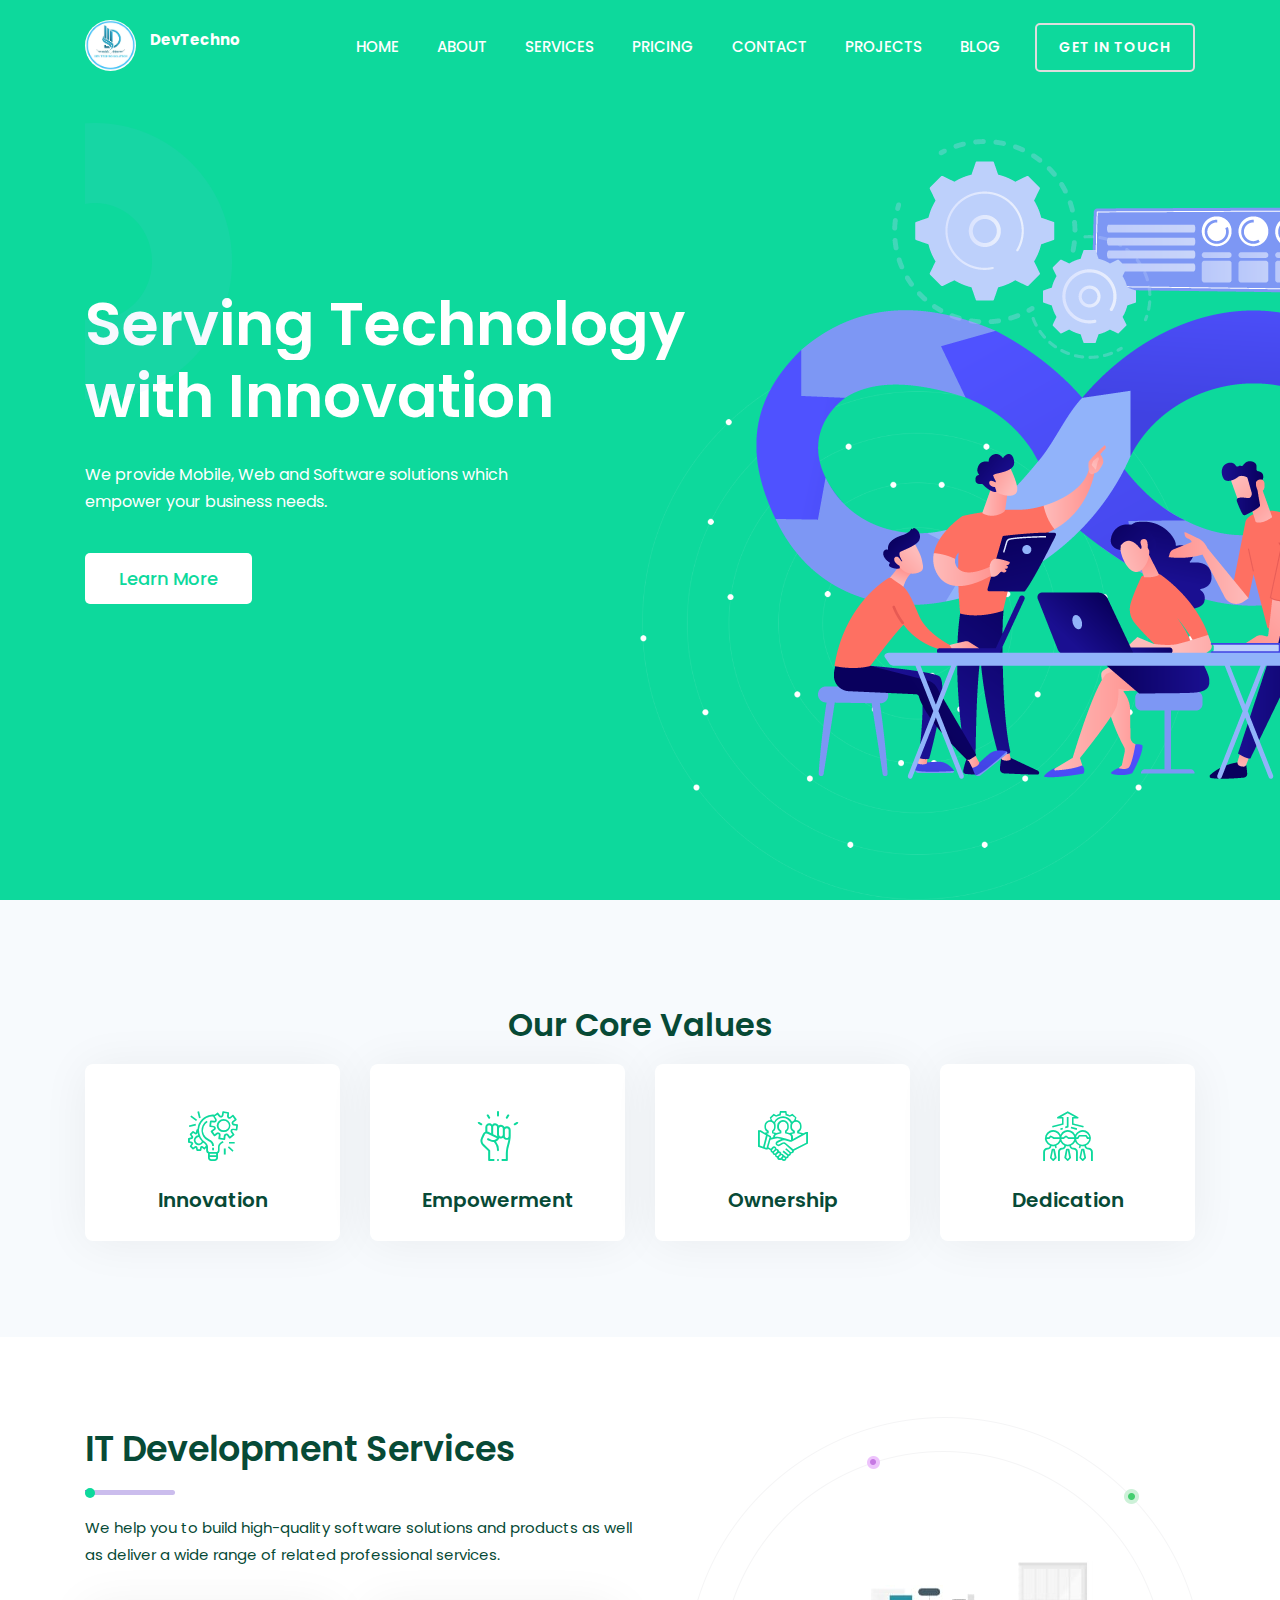
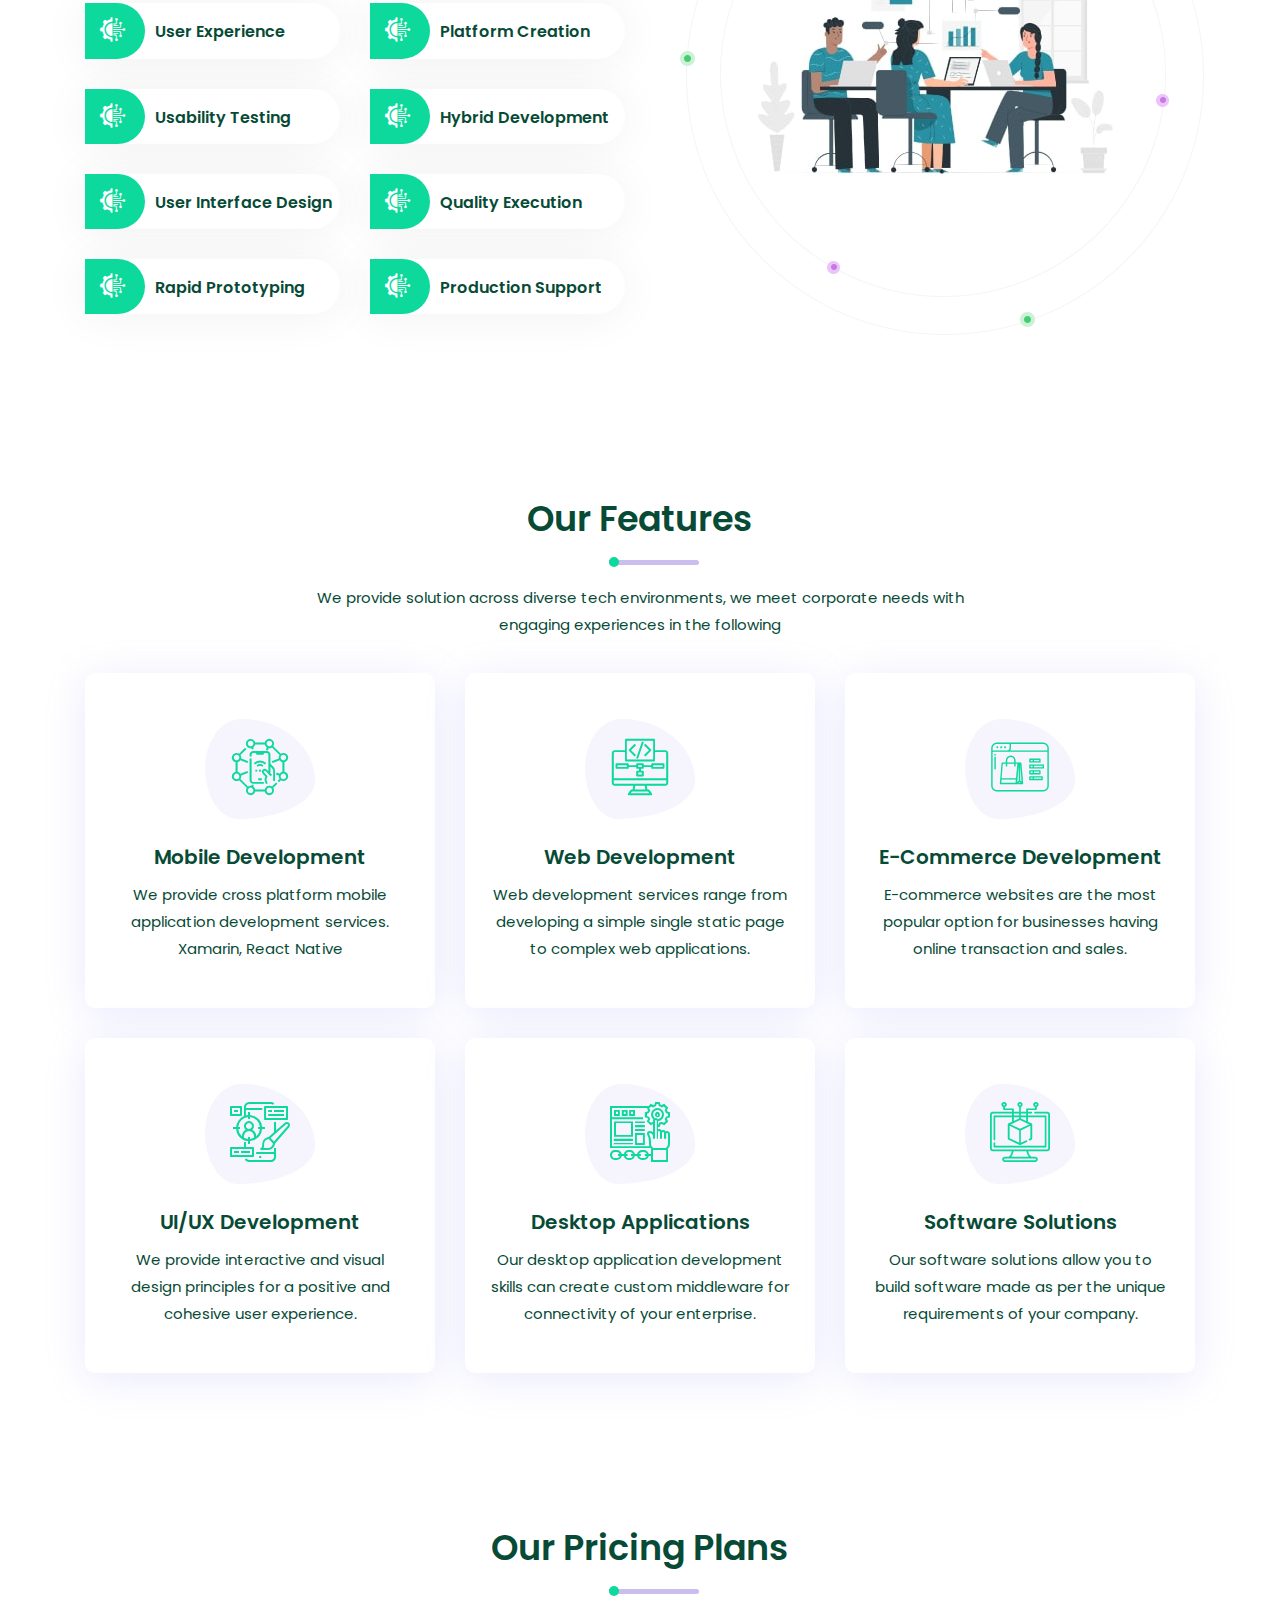
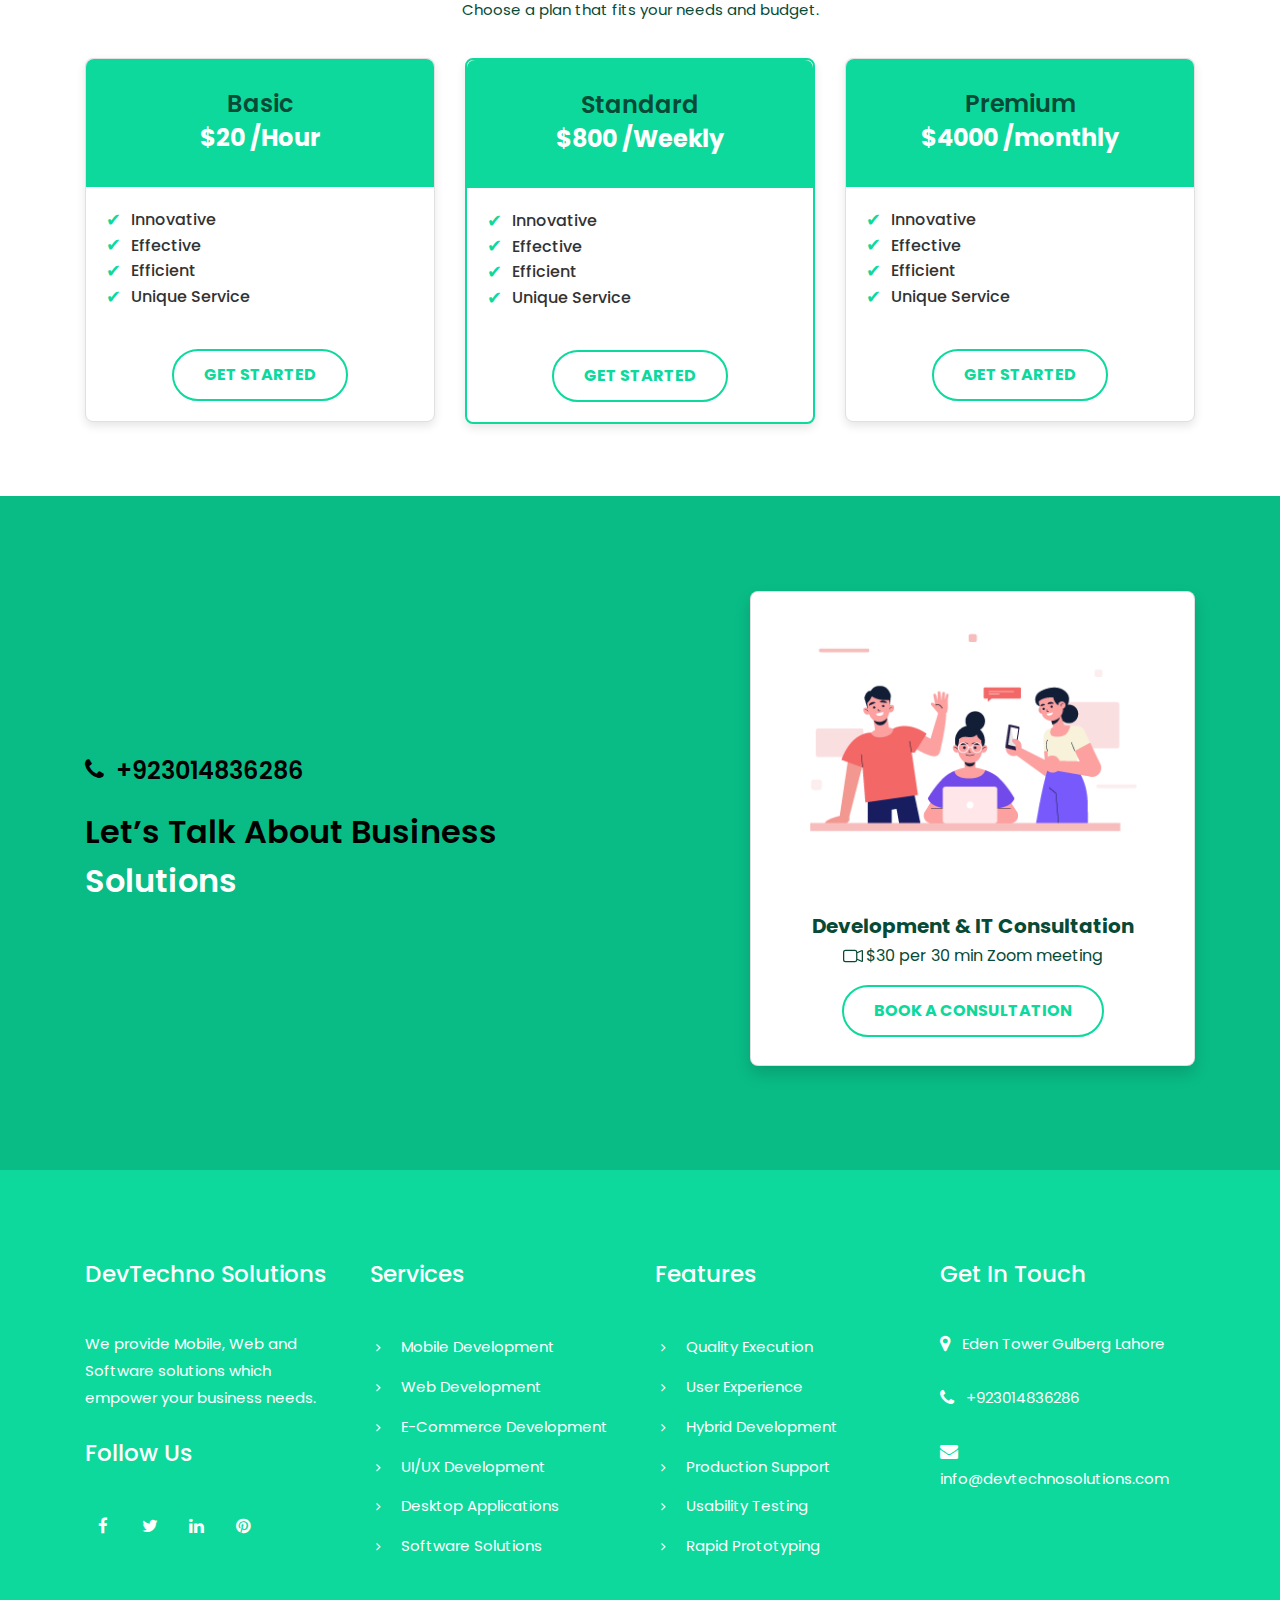
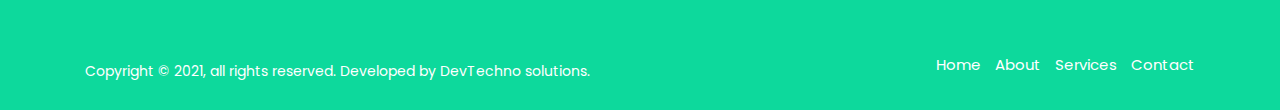
==== index.html @ 0334e9aa "first commit" ====
<!DOCTYPE html>
<html lang="en-US">
  <head>
    <meta charset="UTF-8" />
    <meta http-equiv="x-ua-compatible" content="ie=edge" />
    <link rel="icon" href="assets/images/favicon.jpg" type="image/jpg" />
    <title>DevTechno Solutions</title>
    <meta name="description" content="" />
    <meta name="viewport" content="width=device-width, initial-scale=1" />
    <meta
      name="viewport"
      content="width=device-width, initial-scale=1, shrink-to-fit=no"
    />
    <!-- bootstrap CSS -->
    <link
      rel="stylesheet"
      href="assets/css/bootstrap.min.css"
      type="text/css"
      media="all"
    />
    <!-- carousel CSS -->
    <link
      rel="stylesheet"
      href="assets/css/owl.carousel.min.css"
      type="text/css"
      media="all"
    />
    <!-- responsive CSS -->
    <link
      rel="stylesheet"
      href="assets/css/responsive.css"
      type="text/css"
      media="all"
    />
    <link
      rel="stylesheet"
      href="assets/css/animate.css"
      type="text/css"
      media="all"
    />
    <!-- font-awesome CSS -->
    <link
      type="text/css"
      rel="stylesheet"
      href="assets/fonts/font-awesome/css/font-awesome.min.css"
    />
    <!-- font-flaticon CSS -->
    <link
      type="text/css"
      rel="stylesheet"
      href="assets/fonts/flaticon/font/flaticon.css"
    />
    <!-- theme-default CSS -->
    <link
      rel="stylesheet"
      href="assets/css/theme-default.css"
      type="text/css"
      media="all"
    />
    <!-- meanmenu CSS -->
    <link
      rel="stylesheet"
      href="assets/css/meanmenu.min.css"
      type="text/css"
      media="all"
    />
    <!-- Main Style CSS -->
    <link rel="stylesheet" href="style.css" type="text/css" media="all" />
    <!-- transitions CSS -->
    <link
      rel="stylesheet"
      href="assets/css/owl.transitions.css"
      type="text/css"
      media="all"
    />
    <!-- venobox CSS -->
    <link
      rel="stylesheet"
      href="venobox/venobox.css"
      type="text/css"
      media="all"
    />
    <!-- widget CSS -->
    <link
      rel="stylesheet"
      href="assets/css/widget.css"
      type="text/css"
      media="all"
    />
    <!-- modernizr js -->
    <script
      type="text/javascript"
      src="assets/js/vendor/modernizr-3.5.0.min.js"
    ></script>
  </head>
  <body>
    <!--[if lte IE 9]>
      <p class="browserupgrade">
        You are using an <strong>outdated</strong> browser. Please
        <a href="https://browsehappy.com/">upgrade your browser</a> to improve
        your experience and security.
      </p>
    <![endif]-->

    <!-- Start cyber Main Menu Area -->
    <div
      id="sticky-header"
      class="cyber_nav_manu d-md-none d-lg-block d-sm-none d-none"
    >
      <div class="container">
        <div class="row">
          <div class="col-md-2">
            <div class="logo">
              <a class="logo_img" href="index.html" title="cyber">
                <img src="assets/images/logo.png" alt="" style="max-width: 32%;margin-top: 10px;border-radius: 50%;" />
                <span style="color: white; font-weight: bold;margin-left: 10px;">
                  DevTechno
                </span>
              </a>
              
              <a class="main_sticky" href="index.html" title="cyber">
                <img
                  src="assets/images/logo.png"
                  alt="astute"
                  style="max-width: 32%;margin-top: 10px; margin-left: 10px;"
                />
                
                <span style="color: #0DD99C; font-weight: bold;">
                  DevTechno 
                </span>
              </a>
              
            
            </div>
          </div>
          <div class="col-md-10">
            <nav class="cyber_menu">
              <ul class="nav_scroll">
                <li><a href="index.html">Home</a></li>
                <li><a href="#about">About</a></li>
                <li><a href="#service">Services</a></li>
                <li><a href="#pricing">Pricing</a></li>
                <li><a href="contactUs.html">Contact</a></li>
                <li><a href="portfolio.html">Projects</a></li>
                <li><a href="showBlog.php">Blog</a></li>
                <!-- <li><a href="blog.php">Blog</a></li>
										<li><a href="showBlog.php">Show Blog</a></li> -->
                <!-- <li><a href="getQuote.html">Get Quote</a></li> -->
              </ul>
              <div class="donate-btn-header">
                <a class="dtbtn" href="#contact">Get in Touch</a>
              </div>
            </nav>
          </div>
        </div>
      </div>
    </div>
    <div class="mobile-menu-area d-sm-block d-md-block d-lg-none">
      <div class="mobile-menu">
        <nav class="cyber_menu">
          <ul>
            <li><a href="index.html">Home</a></li>
            <li><a href="#about">About</a></li>
            <li><a href="#service">Services</a></li>
            <li><a href="contactUs.html">Contact</a></li>
            <li><a href="portfolio.html">Projects</a></li>
            <li><a href="showBlog.php">Blog</a></li>
            <!-- <li><a href="blog.php">Blog</a></li>
								<li><a href="showBlog.php">Show Blog</a></li> -->
            <!-- <li><a href="getQuote.html">Get Quote</a></li> -->
          </ul>
        </nav>
      </div>
    </div>
    <!-- End cyber Main Menu Area -->

    <!-- Start cyber Slider Area -->
    <div class="slider_area" id="home">
      <div class="container">
        <div class="row">
          <div class="col-sm-12">
            <div class="single_slider">
              <div class="slider_banner_shap">
                <div class="slider_banner_shap3">
                  <img
                    src="assets/images/sl-shape3.png"
                    alt=""
                    class="img-fluid"
                  />
                </div>
              </div>
              <div class="slider_content">
                <div class="slider_text">
                  <div class="slider_text_inner">
                    <h1>Serving Technology</h1>
                    <h1>with Innovation</h1>
                    <p>
                      We provide Mobile, Web and Software solutions which
                      empower your business needs.
                    </p>
                  </div>
                  <div class="slider_button d-flex">
                    <div class="slider_button_inner">
                      <a href="#">Learn More</a>
                    </div>
                  </div>
                </div>
              </div>
              <div class="single_slider_shape">
                <div class="single_slider_shape_image">
                  <img
                    src="assets/images/slider-main.png"
                    alt=""
                    class="img-fluid"
                  />
                </div>
              </div>
              <div class="single_slider_rot">
                <div class="single_slider_rot_inner rotateme">
                  <img src="assets/images/sdt.png" alt="" class="img-fluid" />
                </div>
              </div>
            </div>
          </div>
        </div>
      </div>
    </div>

    <!-- End Cyber Slider Area -->

    <!-- Start Cyber Feature Area -->
    <div class="feature_area">
      <div class="container">
        <div class="row">
          <h2 style="text-align: center; margin-bottom: 20px" class="col-md-12">
            Our Core Values
          </h2>
          <div class="col-lg-3 col-sm-6">
            <div class="single_feature mb-4">
              <div class="single_feature_content">
                <div class="single_feature_icon pb-3">
                  <div class="icon">
                    <i class="flaticon-project-management"></i>
                  </div>
                </div>
                <div class="single_feature_content_inner">
                  <h2>Innovation</h2>
                </div>
              </div>
              <div class="shape-one"></div>
              <div class="shape-two"></div>
              <div class="shape-three"></div>
            </div>
          </div>
          <div class="col-lg-3 col-sm-6">
            <div class="single_feature mb-4">
              <div class="single_feature_content">
                <div class="single_feature_icon pb-3">
                  <div class="icon">
                    <i class="flaticon-protest"></i>
                  </div>
                </div>
                <div class="single_feature_content_inner">
                  <h2>Empowerment</h2>
                </div>
              </div>
              <div class="shape-one"></div>
              <div class="shape-two"></div>
              <div class="shape-three"></div>
            </div>
          </div>
          <div class="col-lg-3 col-sm-6">
            <div class="single_feature mb-4">
              <div class="single_feature_content">
                <div class="single_feature_icon pb-3">
                  <div class="icon">
                    <i class="flaticon-team"></i>
                  </div>
                </div>
                <div class="single_feature_content_inner">
                  <h2>Ownership</h2>
                </div>
              </div>
              <div class="shape-one"></div>
              <div class="shape-two"></div>
              <div class="shape-three"></div>
            </div>
          </div>
          <div class="col-lg-3 col-sm-6">
            <div class="single_feature mb-4">
              <div class="single_feature_content">
                <div class="single_feature_icon pb-3">
                  <div class="icon">
                    <i class="flaticon-teamwork"></i>
                  </div>
                </div>
                <div class="single_feature_content_inner">
                  <h2>Dedication</h2>
                </div>
              </div>
              <div class="shape-one"></div>
              <div class="shape-two"></div>
              <div class="shape-three"></div>
            </div>
          </div>
        </div>
      </div>
    </div>
    <!-- End Cyber Feature Area -->

    <!-- End Cyber Service Area -->
    <div class="service_area" id="about">
      <div class="container">
        <div class="row">
          <!-- Start Section Tile -->
          <div class="col-md-12">
            <div class="section_title left">
              <!-- Sub Title -->
              <div class="section_title_inner">
                <h2>IT Development Services</h2>
              </div>
              <div class="em_bar">
                <div class="em_bar_bg"></div>
              </div>
              <div class="section_title_text">
                <p>
                  We help you to build high-quality software solutions and
                  products as well as deliver a wide range of related
                  professional services.
                </p>
              </div>
            </div>
          </div>
        </div>
        <div class="row">
          <div class="col-lg-3 col-sm-6">
            <div class="single_service">
              <div class="single_service_inner">
                <div class="single_service_icon">
                  <i class="flaticon-technology"></i>
                </div>
                <div class="single_service_content">
                  <h4>User Experience</h4>
                </div>
              </div>
            </div>
            <div class="single_service">
              <div class="single_service_inner">
                <div class="single_service_icon">
                  <i class="flaticon-technology"></i>
                </div>
                <div class="single_service_content">
                  <h4>Usability Testing</h4>
                </div>
              </div>
            </div>
            <div class="single_service">
              <div class="single_service_inner">
                <div class="single_service_icon">
                  <i class="flaticon-technology"></i>
                </div>
                <div class="single_service_content">
                  <h4>User Interface Design</h4>
                </div>
              </div>
            </div>
            <div class="single_service">
              <div class="single_service_inner">
                <div class="single_service_icon">
                  <i class="flaticon-technology"></i>
                </div>
                <div class="single_service_content">
                  <h4>Rapid Prototyping</h4>
                </div>
              </div>
            </div>
          </div>
          <div class="col-lg-3 col-sm-6">
            <div class="single_service">
              <div class="single_service_inner">
                <div class="single_service_icon">
                  <i class="flaticon-technology"></i>
                </div>
                <div class="single_service_content">
                  <h4>Platform Creation</h4>
                </div>
              </div>
            </div>
            <div class="single_service">
              <div class="single_service_inner">
                <div class="single_service_icon">
                  <i class="flaticon-technology"></i>
                </div>
                <div class="single_service_content">
                  <h4>Hybrid Development</h4>
                </div>
              </div>
            </div>
            <div class="single_service">
              <div class="single_service_inner">
                <div class="single_service_icon">
                  <i class="flaticon-technology"></i>
                </div>
                <div class="single_service_content">
                  <h4>Quality Execution</h4>
                </div>
              </div>
            </div>
            <div class="single_service">
              <div class="single_service_inner">
                <div class="single_service_icon">
                  <i class="flaticon-technology"></i>
                </div>
                <div class="single_service_content">
                  <h4>Production Support</h4>
                </div>
              </div>
            </div>
          </div>
          <div class="col-lg-6">
            <div class="service_single_thumb right">
              <div class="single_service_inner_thumb">
                <img src="assets/images/Team-pana.png" alt="" />
              </div>
              <div class="single_service_brg">
                <div class="single_service_brg_thumb rotateme">
                  <img src="assets/images/service-rot.png" alt="" />
                </div>
              </div>
            </div>
          </div>
        </div>
      </div>
    </div>
    <!-- End Cyber Service Area -->

 
    <!-- Start Cyber Feature Box Area -->
    <div class="feature_box_area" id="service">
      <div class="container">
        <div class="row">
          <!-- Start Section Tile -->
          <div class="col-md-12">
            <div class="section_title center">
              <!-- Sub Title -->
              <div class="section_title_inner">
                <h2>Our Features</h2>
              </div>
              <div class="em_bar">
                <div class="em_bar_bg"></div>
              </div>
              <div class="section_title_text">
                <p>
                  We provide solution across diverse tech environments, we meet
                  corporate needs with engaging experiences in the following
                </p>
              </div>
            </div>
          </div>
        </div>
        <div class="row">
          <div class="col-lg-4 col-sm-6 col-xs-12">
            <div class="single_feature_box">
              <div class="single_feature_box_icon">
                <i class="flaticon-internet-of-things"></i>
              </div>
              <div class="single_feature_box_content">
                <h2>Mobile Development</h2>
              </div>
              <div class="single_feature_box_content_text">
                <p>
                  We provide cross platform mobile application development
                  services. <br />
                  Xamarin, React Native
                </p>
              </div>
            </div>
          </div>
          <div class="col-lg-4 col-sm-6 col-xs-12">
            <div class="single_feature_box">
              <div class="single_feature_box_icon">
                <i class="flaticon-coding"></i>
              </div>
              <div class="single_feature_box_content">
                <h2>Web Development</h2>
              </div>
              <div class="single_feature_box_content_text">
                <p>
                  Web development services range from developing a simple single
                  static page to complex web applications.
                </p>
              </div>
            </div>
          </div>
          <div class="col-lg-4 col-sm-6 col-xs-12">
            <div class="single_feature_box">
              <div class="single_feature_box_icon">
                <i class="flaticon-online-shop"></i>
              </div>
              <div class="single_feature_box_content">
                <h2>E-Commerce Development</h2>
              </div>
              <div class="single_feature_box_content_text">
                <p>
                  E-commerce websites are the most popular option for businesses
                  having online transaction and sales.
                </p>
              </div>
            </div>
          </div>
          <div class="col-lg-4 col-sm-6 col-xs-12">
            <div class="single_feature_box">
              <div class="single_feature_box_icon">
                <i class="flaticon-ui"></i>
              </div>
              <div class="single_feature_box_content">
                <h2>UI/UX Development</h2>
              </div>
              <div class="single_feature_box_content_text">
                <p>
                  We provide interactive and visual design principles for a
                  positive and cohesive user experience.
                </p>
              </div>
            </div>
          </div>
          <div class="col-lg-4 col-sm-6 col-xs-12">
            <div class="single_feature_box">
              <div class="single_feature_box_icon">
                <i class="flaticon-application"></i>
              </div>
              <div class="single_feature_box_content">
                <h2>Desktop Applications</h2>
              </div>
              <div class="single_feature_box_content_text">
                <p>
                  Our desktop application development skills can create custom
                  middleware for connectivity of your enterprise.
                </p>
              </div>
            </div>
          </div>
          <div class="col-lg-4 col-sm-6 col-xs-12">
            <div class="single_feature_box">
              <div class="single_feature_box_icon">
                <i class="flaticon-software"></i>
              </div>
              <div class="single_feature_box_content">
                <h2>Software Solutions</h2>
              </div>
              <div class="single_feature_box_content_text">
                <p>
                  Our software solutions allow you to build software made as per
                  the unique requirements of your company.
                </p>
              </div>
            </div>
          </div>
        </div>
      </div>
    </div>
    <!-- End Cyber Feature Box Area -->
 <!-- End Cyber Pricing Area -->
 <div class="pricing_area bg-gray-100 py-5" id="pricing">
  <div class="container">
    <div class="row">
      <!-- Section Title -->
      <div class="col-md-12">
        <div class="section_title text-center">
          <div class="section_title_inner">
            <h2>Our Pricing Plans</h2>
          </div>
          <div class="em_bar">
            <div class="em_bar_bg"></div>
          </div>
          <div class="section_title_text">
            <p>Choose a plan that fits your needs and budget.</p>
          </div>
        </div>
      </div>
    </div>
    <div class="row justify-content-center">
      <!-- Pricing Card 1 -->
      <div class="col-lg-4 col-md-6 mb-4">
        <div class="pricing_card">
          <div class="pricing_header text-center">
            <h4>Basic</h4>
            <p class="price">
              <span class="currency">$</span>20
              <span class="duration">/Hour</span>
            </p>
          </div>
          <div class="pricing_features">
            <ul>
              <li>Innovative</li>
              <li>Effective</li>
              <li>Efficient</li>
              <li>Unique Service</li>
            </ul>
          </div>
          <div class="pricing_action text-center">
            <a href="mailto:subhanshahzad77@gmail.com" class="btn btn-primary">Get Started</a>
          </div>
        </div>
      </div>
      <!-- Pricing Card 2 -->
      <div class="col-lg-4 col-md-6 mb-4">
        <div class="pricing_card active">
          <div class="pricing_header text-center">
            <h4>Standard</h4>
            <p class="price">
              <span class="currency">$</span>800
              <span class="duration">/Weekly</span>
            </p>
          </div>
          <div class="pricing_features">
            <ul>
              <li>Innovative</li>
              <li>Effective</li>
              <li>Efficient</li>
              <li>Unique Service</li>
            </ul>
          </div>
          <div class="pricing_action text-center">
            <a href="mailto:subhanshahzad77@gmail.com" class="btn btn-primary">Get Started</a>
          </div>
        </div>
      </div>
      <!-- Pricing Card 3 -->
      <div class="col-lg-4 col-md-6 mb-4">
        <div class="pricing_card">
          <div class="pricing_header text-center">
            <h4>Premium</h4>
            <p class="price">
              <span class="currency">$</span>4000
              <span class="duration">/monthly</span>
            </p>
          </div>
          <div class="pricing_features">
            <ul>
              <li>Innovative</li>
              <li>Effective</li>
              <li>Efficient</li>
              <li>Unique Service</li>
            </ul>
          </div>
          <div class="pricing_action text-center">
            <a href="mailto:subhanshahzad77@gmail.com" class="btn btn-primary">Get Started</a>
          </div>
        </div>
      </div>
    </div>
  </div>
</div>

<!-- End Pricing Area -->
    <!-- Start Cyber Call Do Action Area -->
    <div class="call_do_action" id="contact">
      <div class="container">
        <div class="row align-items-center">
          <!-- Left Section -->
          <div class="col-lg-7">
            <div class="single_call_do_action d-flex flex-column justify-content-center h-100">
              <div class="single_call_do_action_nb d-flex align-items-center mb-3">
                <div class="single_call_do_action_icon me-3">
                  <i class="fa fa-phone" style="color: black; font-size: 1.5rem;"></i>
                </div>
                <div class="single_call_do_action_number">
                  <span>
                    <a href="tel:+923124151045" style="color: black; text-decoration: none; font-weight: 600;">
                      +923014836286
                    </a>
                  </span>
                </div>
              </div>
              <div class="single_call_do_action_title">
                <h2 style="color: black; font-size: 2rem;">Let’s Talk About Business</h2>
                <h2 style="font-size: 2rem;">Solutions</h2>
              </div>
            </div>
          </div>
    
          <!-- Right Section -->
          <div class="col-lg-5">
            <div class="consultation-card">
              <div class="card shadow p-2">
                <div class="card-header text-center bg-transparent border-0">
                  <img src="assets/images/contact.png" alt="Consultation" class="img-fluid rounded " />
                </div>
                <div class="card-body text-center">
                  <h5 class="card-title mb-1">Development & IT Consultation</h5>
                  <p class="mb-3">
                    <strong>
                      <svg xmlns="http://www.w3.org/2000/svg" width="20" height="20" fill="currentColor" class="bi bi-camera-video me-1" viewBox="0 0 16 16">
                        <path fill-rule="evenodd" d="M0 5a2 2 0 0 1 2-2h7.5a2 2 0 0 1 1.983 1.738l3.11-1.382A1 1 0 0 1 16 4.269v7.462a1 1 0 0 1-1.406.913l-3.111-1.382A2 2 0 0 1 9.5 13H2a2 2 0 0 1-2-2zm11.5 5.175 3.5 1.556V4.269l-3.5 1.556zM2 4a1 1 0 0 0-1 1v6a1 1 0 0 0 1 1h7.5a1 1 0 0 0 1-1V5a1 1 0 0 0-1-1z" />
                      </svg>
                    </strong>
                    $30 per 30 min Zoom meeting
                  </p>
                  <a href="https://calendly.com/subhanshahzad77/30min" class="btn btn-primary call_do_action_button" target="_blank">
                    Book A Consultation
                  </a>
                  
                </div>
              </div>
            </div>
          </div>
        </div>
      </div>
    </div>
    
    <!-- End Cyber Call Do Action Area -->

    <!-- Start Cyber Team Area -->
    <!--<div class="team_area">
		<div class="container">
			<div class="row">
				<!-- Start Section Tile -->
    <!--<div class="col-md-12">
					<div class="section_title center">
						<!-- Sub Title -->
    <!--<div class="section_title_inner">
							<h2>Our Awesome Team</h2>
						</div>
						<div class="em_bar">
							<div class="em_bar_bg"></div>
						</div>
						<div class="section_title_text">
							<p>With years of experience, we've got a well-seasoned team at the helm.</p>
						</div>
					</div>
				</div>
			</div>
			<div class="row">
				<div class="col-lg-4 col-md-6 col-sm-12">
					<div class="single_team">
						<div class="single_team_thumb">
							<img src="assets/images/waleeed.gif" alt="" />
						</div>
						<div class="single_team_content">
							<h2>Waleed Ali Anjum</h2>
							<span>CEO / Co-Founder</span>
						</div>
						<div class="single_team_icon">
							<a href="#"><i class="fa fa-facebook"></i></a>
							<a href="#"><i class="fa fa-twitter"></i></a>
							<a href="#"><i class="fa fa-google-plus"></i></a>
						</div>
					</div>
				</div>
				<div class="col-lg-4 col-md-6 col-sm-12">
					<div class="single_team">
						<div class="single_team_thumb">
							<img src="assets/images/zain.gif" alt="" />
						</div>
						<div class="single_team_content">
							<h2>Zain Ul Abideen</h2>
							<span>Full Stack Developer</span>
						</div>
						<div class="single_team_icon">
							<a href="#"><i class="fa fa-facebook"></i></a>
							<a href="#"><i class="fa fa-twitter"></i></a>
							<a href="#"><i class="fa fa-google-plus"></i></a>
						</div>
					</div>
				</div>
				<div class="col-lg-4 col-md-6 col-sm-12">
					<div class="single_team">
						<div class="single_team_thumb">
							<img src="assets/images/shahrukh.gif" alt="" />
						</div>
						<div class="single_team_content">
							<h2>Shahrukh Bhatti</h2>
							<span>Mobile and Web Developer</span>
						</div>
						<div class="single_team_icon">
							<a href="#"><i class="fa fa-facebook"></i></a>
							<a href="#"><i class="fa fa-twitter"></i></a>
							<a href="#"><i class="fa fa-google-plus"></i></a>
						</div>
					</div>
				</div>
			</div>
		</div>
	</div>-->
    <!-- End Cyber Team Area -->

    <!-- Start Cyber Fotter Middle AREA -->
    <div class="footer-middle" id="footer">
      <div class="container">
        <div class="row">
          <!--footer widget 1 -->
          <div class="col-md-6 col-lg-3 col-xs-12">
            <div class="widget widgets_company_info">
              <h2 class="widget-title">DevTechno Solutions</h2>
              <div class="company_info_desc">
                <p>
                  We provide Mobile, Web and Software solutions which empower
                  your business needs.
                </p>
              </div>
              <div class="social_media">
                <h3>Follow Us</h3>
                <a href=""><i class="fa fa-facebook"></i></a>
                <a href=""><i class="fa fa-twitter"></i></a>
                <a href=""><i class="fa fa-linkedin"></i></a>
                <a href=""><i class="fa fa-pinterest"></i></a>
              </div>
            </div>
          </div>

          <!--footer widget 2 -->
          <div class="col-md-6 col-lg-3 col-xs-12">
            <div id="em_recent_post_widget-8" class="widget widget_recent_data">
              <div class="single-widget-item">
                <h2 class="widget-title">Services</h2>
                <div class="quick-link-item">
                  <div class="quick-post-text">
                    <h4>
                      <i class="fa fa-angle-right"></i
                      ><a href="#"> Mobile Development </a>
                    </h4>
                  </div>
                </div>
                <div class="quick-link-item">
                  <div class="quick-post-text">
                    <h4>
                      <i class="fa fa-angle-right"></i
                      ><a href="#"> Web Development </a>
                    </h4>
                  </div>
                </div>
                <div class="quick-link-item">
                  <div class="quick-post-text">
                    <h4>
                      <i class="fa fa-angle-right"></i
                      ><a href="#"> E-Commerce Development </a>
                    </h4>
                  </div>
                </div>
                <div class="quick-link-item">
                  <div class="quick-post-text">
                    <h4>
                      <i class="fa fa-angle-right"></i
                      ><a href="#"> UI/UX Development </a>
                    </h4>
                  </div>
                </div>
                <div class="quick-link-item">
                  <div class="quick-post-text">
                    <h4>
                      <i class="fa fa-angle-right"></i
                      ><a href="#"> Desktop Applications </a>
                    </h4>
                  </div>
                </div>
                <div class="quick-link-item">
                  <div class="quick-post-text">
                    <h4>
                      <i class="fa fa-angle-right"></i
                      ><a href="#"> Software Solutions </a>
                    </h4>
                  </div>
                </div>
              </div>
            </div>
          </div>

          <!--footer widget 3 -->
          <div class="col-md-6 col-lg-3 col-xs-12">
            <div id="em_recent_post_widget-7" class="widget widget_recent_data">
              <div class="single-widget-item">
                <h2 class="widget-title">Features</h2>
                <div class="quick-link-item">
                  <div class="quick-post-text">
                    <h4>
                      <i class="fa fa-angle-right"></i
                      ><a href="#"> Quality Execution </a>
                    </h4>
                  </div>
                </div>
                <div class="quick-link-item">
                  <div class="quick-post-text">
                    <h4>
                      <i class="fa fa-angle-right"></i
                      ><a href="#"> User Experience </a>
                    </h4>
                  </div>
                </div>
                <div class="quick-link-item">
                  <div class="quick-post-text">
                    <h4>
                      <i class="fa fa-angle-right"></i
                      ><a href="#"> Hybrid Development </a>
                    </h4>
                  </div>
                </div>
                <div class="quick-link-item">
                  <div class="quick-post-text">
                    <h4>
                      <i class="fa fa-angle-right"></i
                      ><a href="#"> Production Support </a>
                    </h4>
                  </div>
                </div>
                <div class="quick-link-item">
                  <div class="quick-post-text">
                    <h4>
                      <i class="fa fa-angle-right"></i
                      ><a href="#"> Usability Testing </a>
                    </h4>
                  </div>
                </div>
                <div class="quick-link-item">
                  <div class="quick-post-text">
                    <h4>
                      <i class="fa fa-angle-right"></i
                      ><a href="#"> Rapid Prototyping </a>
                    </h4>
                  </div>
                </div>
              </div>
            </div>
          </div>

          <!--footer widget 4 -->
          <div class="col-lg-3 col-md-6 col-xs-12 last">
            <div class="widget widget_get_quote">
              <h2 class="widget-title">Get In Touch</h2>
              <div class="widget_get_quote_content">
                <div class="widget_quote_text">
                  <div class="footer_s_inner">
                    <div class="footer-sociala-icon">
                      <i class="fa fa-map-marker"></i>
                    </div>
                    <div class="footer-sociala-info">
                      <a
                        href="https://www.google.com/maps/place/G1+Market/@31.4750085,74.2797497,16.49z/data=!4m11!1m5!8m4!1e2!2s115074705497747993182!3m1!1e1!3m4!1s0x391903db1814c29b:0x98bf1fcc15731c8b!8m2!3d31.4757688!4d74.2805412"
                        >Eden Tower Gulberg Lahore</a
                      >
                    </div>
                    <br />
                  </div>
                  <div class="footer_s_inner">
                    <div class="footer-sociala-icon">
                      <i class="fa fa-phone"></i>
                    </div>
                    <div class="footer-sociala-info">
                      <a href="tel:+923124151045">+923014836286</a>
                    </div>
                    <br />
                  </div>
                  <div class="footer_s_inner">
                    <div class="footer-sociala-icon">
                      <i class="fa fa-envelope"></i>
                    </div>
                    <div class="footer-sociala-info">
                      <a href="mailto:info@devbasis.com"
                        >info@devtechnosolutions.com</a
                      >
                    </div>
                  </div>
                </div>
              </div>
            </div>
          </div>
        </div>
      </div>
    </div>
    <!-- End Cyber Fotter Middle AREA -->

    <!-- Start Cyber Fotter Bottom AREA -->
    <div class="footer-bottom">
      <div class="container">
        <div class="row admin">
          <div class="col-md-6 col-sm-12">
            <div class="copy-right-text">
              <!-- FOOTER COPYRIGHT TEXT -->
              <p>
                Copyright © 2021, all rights reserved. Developed by DevTechno
                solutions.
              </p>
            </div>
          </div>
          <div class="col-md-6 col-sm-12">
            <div class="footer-menu">
              <!-- FOOTER COPYRIGHT MENU -->
              <ul class="text-right">
                <li><a href="#">Home</a></li>
                <li><a href="#about">About</a></li>
                <li><a href="#service">Services</a></li>
                <li><a href="#contact">Contact</a></li>
              </ul>
            </div>
          </div>
        </div>
      </div>
    </div>
    <!-- End Cyber Fotter Bottom AREA -->

    <!-- jquery js -->
    <script
      type="text/javascript"
      src="assets/js/vendor/jquery-3.2.1.min.js"
    ></script>
    <!-- bootstrap js -->
    <script type="text/javascript" src="assets/js/bootstrap.min.js"></script>
    <!-- carousel js -->
    <script type="text/javascript" src="assets/js/owl.carousel.min.js"></script>
    <!-- counterup js -->
    <script
      type="text/javascript"
      src="assets/js/jquery.counterup.min.js"
    ></script>
    <!-- waypoints js -->
    <script type="text/javascript" src="assets/js/waypoints.min.js"></script>
    <!-- imagesloaded js -->
    <script
      type="text/javascript"
      src="assets/js/imagesloaded.pkgd.min.js"
    ></script>
    <!-- venobox js -->
    <script type="text/javascript" src="venobox/venobox.js"></script>
    <!-- venobox min js -->
    <script type="text/javascript" src="venobox/venobox.min.js"></script>
    <!-- isotope js -->
    <script type="text/javascript" src="assets/js/isotope.pkgd.min.js"></script>
    <!-- jquery meanmenu js -->
    <script type="text/javascript" src="assets/js/jquery.meanmenu.js"></script>
    <!-- theme js -->
    <script type="text/javascript" src="assets/js/theme.js"></script>
    <!-- jquery js -->
  </body>
</html>
---- assets/css/responsive.css ----
/* Normal desktop :1200px. */
@media (min-width: 1200px) and (max-width: 1500px) {
}

/* Normal desktop :992px. */
@media (min-width: 992px) and (max-width: 1199px) {
  .single_slider_shape_image img {
    width: 70%;
  }
  .single_slider_shape_image {
    right: -305px !important;
    bottom: -70px !important;
  }
  .slider_text_inner h1 {
    font-size: 53px !important;
  }
  .slider_text_inner p {
    width: 62% !important;
    font-size: 15px !important;
  }
  .slider_content {
    height: 830px !important;
  }
  .recent-post-text a {
    font-size: 15px !important;
  }
  .recent-post-text span {
    font-size: 13px;
  }
  .textwidget {
    padding: 0 0 325px !important;
  }
  .thumb_img_border.right {
    right: -27px !important;
    left: 25px !important;
  }
  .thumb_img_border {
    right: 25px !important;
  }
  .single_portfolio_thumb img {
    width: 100%;
  }
  .left-sidebar .blog-page-title h2 {
    font-size: 20px !important;
  }
  .left-sidebar.blog2 .cyber-blog-meta-left i {
    margin-right: 2px !important;
  }
  .left-sidebar.blog2 .cyber-blog-meta-left span {
    margin-right: 6px !important;
    font-size: 15px;
  }
  .slider_banner_shap3 {
    right: 0 !important;
  }
  .single_feature {
    padding: 41px 14px 7px !important;
  }
  .single_feature_content_inner h2 {
    font-size: 19px !important;
  }
  .single_feature_icon i {
    margin-bottom: 20px !important;
  }
  .left .section_title_text {
    width: 57% !important;
  }
  .right .single_service_brg_thumb {
    left: -20px !important;
  }
  .right .single_service_inner_thumb {
    margin-left: 71px !important;
  }
  .left .single_service_inner_thumb {
    margin-left: 30px !important;
  }
  .left .single_service_brg_thumb {
    left: -66px !important;
  }
  .single_service_content h4 {
    font-size: 15px !important;
  }
  .left.middle .section_title_text {
    width: 57% !important;
  }
  .single_feature_box {
    padding: 46px 9px 30px !important;
  }
  .single_feature_box_content h2 {
    font-size: 19px !important;
  }
  .single_team {
    padding: 30px 10px 28px !important;
  }
  .single_portfolio_icon {
    padding-bottom: 0 !important;
  }
  .single_portfolio_thumb::before {
    height: 100% !important;
    width: 100% !important;
  }
  .single_call_do_action_title h2 {
    font-size: 25px !important;
  }
  .call_do_action_content_title h2 {
    font-size: 25px !important;
  }
  .recent-responsive {
    padding: 0;
  }
  .single_about_content_sub_title {
    padding-top: 0 !important;
  }
  .single_about_content_sub_title h4 {
    margin: 0;
  }
  .single_about_content_text {
    padding-bottom: 4px !important;
  }
  .single_about_content_title {
    padding: 10px 0 15px !important;
  }
  .single_about_buttion {
    margin-top: 38px !important;
  }
  .sbi_photo_wrap {
    margin: 6px !important;
  }
  .cyber_menu > ul > li > a {
    margin-left: 32px !important;
    font-size: 14px !important;
  }
  .footer-bottom .admin {
    padding: 15px 20px !important;
  }
  .section_title.left.middle {
    margin-left: 477px !important;
  }
}

/* Tablet desktop :768px. */
@media (min-width: 768px) and (max-width: 991px) {
  .left-sidebar.blog2 .cyber-blog-meta-left span {
    font-size: 16px;
  }
  .left-sidebar.blog2 .blog-page-title a {
    font-size: 20px !important;
  }
  .single_blog_thumb_inner img {
    width: 100%;
  }
  .single_blog_content_inner {
    margin-top: -28px !important;
  }
  .single_blog {
    margin-bottom: 70px !important;
  }
  .meta_box span {
    margin-left: 35px !important;
  }
  .recent-post-text a {
    font-size: 13px !important;
  }
  .recent-post-image {
    margin-right: 7px !important;
  }
  .recent-post-text span {
    font-size: 13px;
  }
  .blog_dtl_content h2 {
    font-size: 24px !important;
  }
  .cyber-blog-meta-left span {
    margin-right: 10px !important;
    font-size: 12px;
  }
  .cyber-blog-meta-left {
    padding: 12px 0 24px !important;
  }
  .blog_dtl_content h3 {
    padding: 5px 0 14px !important;
    font-size: 22px !important;
  }
  .comments_ttl > h3 {
    font-size: 22px !important;
  }
  .reply_ttl > h3 {
    font-size: 22px !important;
  }
  .blog-left-side .widget h2 {
    font-size: 22px !important;
    margin-bottom: 5px !important;
  }
  .textwidget {
    padding: 0 0 329px !important;
  }
  .left-sidebar .blog-page-title a {
    font-size: 26px !important;
  }
  .left-sidebar .cyber-blog-meta-left span {
    margin-right: 7px !important;
  }
  .thumb_img_border {
    right: 25px !important;
  }
  .thumb_img_border.right {
    right: -25px !important;
  }
  .single_slider_shape_image img {
    display: none;
  }
  .slider_content {
    height: 800px !important;
  }
  .slider_banner_shap3 {
    right: 0 !important;
  }
  .right .single_service_inner_thumb {
    margin-top: 0 !important;
    margin-left: 135px !important;
    padding-top: 60px;
    padding-bottom: 70px;
  }
  .right .single_service_brg_thumb {
    bottom: 10px !important;
  }
  .left .section_title_text {
    width: 80% !important;
  }
  .section_title.left.middle {
    margin-left: 0 !important;
  }
  .service_single_thumb.left {
    margin: 185px 0 110px;
  }
  .left .single_service_inner_thumb {
    margin-left: 145px !important;
  }
  .left .single_service_brg_thumb {
    left: 51px !important;
  }
  .single_feature_box {
    padding: 46px 20px 30px !important;
  }
  .single_testimonial_content {
    border-radius: 80px 80px 165px 165px !important;
  }
  .call_do_action_content_title h2 {
    display: none;
  }
  .video-icon {
    left: 12% !important;
  }
  .single_call_do_action_right .choose-video-icon {
    padding: 50px 0 !important;
  }
  .single_subscribe_contact .subscribe_button button {
    right: 30px !important;
    width: 31% !important;
  }
  .single_subscribe {
    padding: 19px 40px 50px !important;
  }
  .single_team_details_thumb img {
    width: 100% !important;
  }
  .single_team_details {
    padding: 0 0 18px !important;
  }
  .google_map_area {
    margin-top: 30px !important;
  }
  .single_slider_rot_inner {
    display: none;
  }
  .slider_button_inner a {
    padding: 12px 23px !important;
  }
  .slider_text_inner h1 {
    font-size: 50px !important;
  }
  .call_do_action {
    text-align: center;
  }
  .single_call_do_action_icon {
    display: none;
  }
  .subscribe_area {
    padding: 50px 0 80px !important;
  }
  .slider_area {
    height: 800px !important;
  }
  .single_about_content_inner {
    margin-left: 0 !important;
  }
}

/* Large Mobile :600px. */
@media only screen and (min-width: 600px) and (max-width: 767px) {
  .single_blog_button.active {
    margin-bottom: 70px;
  }
  .single_team_details_thumb img {
    width: 100% !important;
  }
  .single_team_details {
    padding: 0 0 18px !important;
  }
  .thumb_img_border.right {
    right: 20px !important;
    left: 40px !important;
  }
  .thumb_img_border.left {
    left: -32px !important;
  }
  .recent-post-item {
    margin-bottom: 45px;
  }
  .blog_reply {
    margin-bottom: 50px;
  }
  .cyber-single-blog.admin {
    margin-top: 40px;
  }
  .blog-page-datetime {
    width: 35% !important;
  }
  .left-sidebar .blog-page-title a {
    font-size: 24px !important;
  }
  .cyber-blog-meta-left span {
    margin-right: 17px !important;
  }
  .single_slider_shape_image img {
    display: none;
  }
  .slider_content {
    height: 780px !important;
  }
  .slider_banner_shap3 {
    right: 0 !important;
  }
  .slider_text_inner h1 {
    font-size: 42px !important;
  }
  .slider_text_inner p {
    width: 100% !important;
  }
  .right .single_service_inner_thumb {
    margin-top: 0 !important;
    margin-left: 70px !important;
    padding-top: 60px;
    padding-bottom: 70px;
  }
  .right .single_service_brg_thumb {
    bottom: 10px !important;
    left: -16px !important;
  }
  .left .section_title_text {
    width: 80% !important;
  }
  .section_title.left.middle {
    margin-left: 0 !important;
  }
  .service_single_thumb.left {
    margin: 185px 0 110px;
  }
  .left .single_service_inner_thumb {
    margin-left: 100px !important;
  }
  .left .single_service_brg_thumb {
    left: -5px !important;
  }
  .single_feature_box {
    padding: 40px 5px 24px !important;
  }
  .single_feature_box_content h2 {
    font-size: 18px !important;
  }
  .single_feature_box_icon {
    margin-bottom: 18px !important;
  }
  .center .section_title_text {
    width: 100% !important;
  }
  .call_do_action_content_title h2 {
    display: none;
  }
  .video-icon {
    left: 12% !important;
  }
  .single_call_do_action_right .choose-video-icon {
    padding: 50px 0 !important;
  }
  .single_call_do_action_title h2 {
    font-size: 28px !important;
  }
  .single_subscribe {
    padding: 19px 23px 50px !important;
  }
  .single_subscribe_contact .subscribe_button button {
    font-size: 14px !important;
    right: 36px !important;
    letter-spacing: 0 !important;
    width: 27% !important;
  }
  .google_map_area {
    margin-top: 30px !important;
  }
  .single_slider_rot_inner {
    display: none;
  }
  .single_feature {
    padding: 47px 20px 29px !important;
  }
  .footer-bottom .admin {
    padding: 15px 0 !important;
  }
  .call_do_action {
    text-align: center;
  }
  .single_call_do_action_icon {
    display: none;
    color: black;
  }
  .subscribe_area {
    padding: 45px 0 80px !important;
  }
  .slider_area {
    height: 780px !important;
  }
  .signel_call_do_action_sub {
    margin-top: 30px;
  }
  .thumb_img_border {
    display: none;
  }
  .single_blog_thumb_inner {
    text-align: center;
  }
  .single_blog_content_inner {
    margin-top: 0 !important;
    text-align: center;
    padding: 0 39px;
  }
  .single_blog {
    margin-bottom: 40px;
  }
  .widget {
    margin-bottom: 30px;
  }
  .testi_shape_thumb_inner1,
  .testi_shape_thumb_inner2 {
    display: none;
  }
  .footer-middle {
    padding: 71px 0 63px !important;
  }
  .copy-right-text {
    text-align: center;
    margin-bottom: 20px;
  }
  .text-right {
    text-align: center !important;
  }
  .footer-middle .widget h2 {
    margin-bottom: 20px !important;
  }
  .single_about_content_inner {
    margin-left: 0 !important;
  }
}

/* small mobile :320px. */
@media only screen and (min-width: 320px) and (max-width: 599px) {
  .single_portfolio_thumb img {
    width: 100%;
  }
  .copy-right-text {
    text-align: center;
    margin-bottom: 20px;
  }
  .blog_details {
    padding: 40px 30px 20px !important;
  }
  .comments_ttl h3,
  .blog-left-side .widget h2,
  .reply_ttl > h3,
  .blog_dtl_content h3 {
    font-size: 18px !important;
  }
  .footer-bottom .admin {
    padding: 15px 14px !important;
  }
  .blog_reply .form_field_inner {
    width: 100% !important;
    float: inherit !important;
  }
  .post-admin span {
    font-size: 16px !important;
  }
  .blog_reply .text_area .form_field_inner textarea {
    width: 100% !important;
  }
  .blog_comments_section {
    padding: 23px 20px 19px !important;
  }
  .blog_reply {
    padding: 23px 30px 40px !important;
  }
  .single_commentst_inner {
    padding-left: 0 !important;
  }
  .blog_details blockquote {
    padding: 25px 20px 15px !important;
    text-align: center;
  }
  .comments_thumb {
    float: inherit !important;
    margin-right: 0 !important;
    margin-bottom: 20px;
  }
  .signatures {
    text-align: center !important;
    padding-top: 15px !important;
  }
  .footer-middle .widget h2 {
    margin-bottom: 20px !important;
  }
  .text-right {
    text-align: center !important;
  }
  .google_map_area {
    margin-top: 30px !important;
  }
  .thumb_img_border.right {
    right: -15px !important;
    left: 31px !important;
  }
  .meta_box span {
    margin-left: 18px !important;
  }
  .single_blog_thumb_inner img {
    width: 100%;
  }
  .thumb_img_border {
    left: -15px !important;
    right: 31px !important;
  }
  .thumb_img_border.right {
    right: -15px !important;
    left: 30px !important;
  }
  .blog_dtl_content h2 {
    font-size: 20px !important;
  }
  .cyber-blog-meta-left span {
    margin-right: 16px !important;
    font-size: 15px !important;
  }
  .textwidget {
    padding: 0 0 315px !important;
  }
  .recent-post-image {
    margin-right: 8px !important;
  }
  .recent-post-text a {
    font-size: 14px !important;
  }
  .recent-post-text span {
    font-size: 14px;
  }
  .breatcome_title_inner h2 {
    font-size: 34px !important;
  }
  .blog-page-title h2 {
    font-size: 21px !important;
  }
  .left-sidebar.blog2 .cyber-blog-meta-left span {
    margin-right: 7px !important;
    font-size: 15px !important;
  }
  .left-sidebar.blog2 .cyber-blog-meta-left i {
    margin-right: 2px !important;
  }
  .single_slider_shape_image img {
    display: none;
  }
  .slider_text_inner h1 {
    font-size: 25px !important;
  }
  .slider_text_inner p {
    width: 100% !important;
  }
  .slider_content {
    height: 730px !important;
  }
  .right .single_service_inner_thumb {
    margin-top: 0 !important;
    margin-left: 36px !important;
    padding-top: 60px;
    padding-bottom: 70px;
  }
  .right .single_service_brg_thumb {
    bottom: 35px !important;
    left: -16px !important;
  }
  .left .section_title_text {
    width: 100% !important;
  }
  .section_title_inner h2 {
    font-size: 20px !important;
  }
  .single_service_inner_thumb img {
    width: 80%;
  }
  .single_service_brg_thumb img {
    width: 100%;
  }
  .section_title.left.middle {
    margin-left: 0 !important;
  }
  .service_single_thumb.left {
    margin: 185px 0 110px;
  }
  .left .single_service_inner_thumb {
    margin-left: 55px !important;
  }
  .left .single_service_brg_thumb {
    left: -1px !important;
    bottom: -33px !important;
  }
  .center .section_title_text {
    width: 100% !important;
  }
  .single_feature_box {
    padding: 46px 12px 30px !important;
  }
  .single_portfolio_thumb::before {
    height: 100% !important;
    width: 100% !important;
  }
  .single_testimonial_content {
    border-radius: 80px 80px 165px 165px !important;
  }
  .call_do_action_content_title h2 {
    display: none;
  }
  .video-icon {
    left: 22% !important;
  }
  .single_call_do_action_right .choose-video-icon {
    padding: 50px 0 !important;
  }
  .single_call_do_action_title h2 {
    font-size: 28px !important;
  }
  .single_subscribe {
    padding: 19px 10px 50px !important;
  }
  .single_subscribe_contact .subscribe_button button {
    font-size: 13px !important;
    right: 20px !important;
    top: 18px !important;
    letter-spacing: 0 !important;
    width: 38% !important;
  }
  .single_subscribe_contact .subscribe_form input {
    padding-left: 36px !important;
    width: 55% !important;
  }
  .single_subscribe_contact {
    padding: 15px 7px !important;
    border-radius: 10px !important;
  }
  .sbi_photo_wrap {
    margin: 0 5px 10px !important;
  }
  .team_details_skill p b {
    width: 110px !important;
  }
  .single_slider_rot_inner {
    display: none;
  }
  .slider_button_inner a {
    padding: 12px 23px !important;
  }
  .footer-menu ul {
    text-align: center !important;
  }
  .call_do_action {
    text-align: center;
  }
  .single_call_do_action_icon {
    display: none;
  }
  .subscribe_area {
    padding: 45px 0 80px !important;
  }
  .slider_area {
    height: 725px !important;
  }
  .single_about_content_title h2 {
    font-size: 25px !important;
  }
  .single_about_experience_content h3 {
    font-size: 25px !important;
  }
  .single_about_experience_content {
    overflow: hidden;
  }
  .single_about_experience_inner h1 {
    font-size: 80px !important;
    margin-right: 21px !important;
  }
  .single_about_buttion .active {
    margin-left: 0 !important;
  }
  .signel_call_do_action_sub {
    margin-top: 30px;
  }
  .thumb_img_border {
    display: none;
  }
  .single_blog_thumb_inner {
    text-align: center;
  }
  .single_blog_content_inner {
    margin-top: 0 !important;
    text-align: center;
    padding: 0 1px;
  }
  .single_blog {
    margin-bottom: 40px !important;
  }
  .widget {
    margin-bottom: 30px;
  }
  .testi_shape_thumb_inner1,
  .testi_shape_thumb_inner2 {
    display: none;
  }
  .single_subscribe_content_title h2 {
    font-size: 20px !important;
  }
  .footer-middle {
    padding: 71px 0 63px !important;
  }
  .single_about_content_inner {
    margin-left: 0 !important;
  }
}
---- assets/fonts/flaticon/font/flaticon.css ----
@font-face {
    font-family: "Flaticon";
    src: url("Flaticon.eot");
    src: url("Flaticon.eot?#iefix") format("embedded-opentype"),
        url("Flaticon.woff") format("woff"),
        url("laticon.ttf") format("truetype"),
        url("../svg/001-interface.svg#Flaticon") format("svg");
    font-weight: normal;
    font-style: normal;
}

i[class^="flaticon-"]:before, i[class*=" flaticon-"]:before {
    font-family: flaticon !important;
    font-style: normal;
    font-weight: normal !important;
    font-variant: normal;
    text-transform: none;
    line-height: 1;
    -webkit-font-smoothing: antialiased;
    -moz-osx-font-smoothing: grayscale;
}

.flaticon-application:before {
    content: "\f101";
}
.flaticon-coding:before {
    content: "\f102";
}
.flaticon-internet-of-things:before {
    content: "\f103";
}
.flaticon-online-shop:before {
    content: "\f104";
}
.flaticon-project-management:before {
    content: "\f105";
}
.flaticon-protest:before {
    content: "\f106";
}
.flaticon-software:before {
    content: "\f107";
}
.flaticon-team:before {
    content: "\f108";
}
.flaticon-teamwork:before {
    content: "\f109";
}
.flaticon-technology:before {
    content: "\f10a";
}
.flaticon-ui:before {
    content: "\f10b";
}
---- assets/css/theme-default.css ----
/*
    font-family: 'Roboto', sans-serif;
    font-family: 'Poppins', sans-serif;

*/

@import url('https://fonts.googleapis.com/css?family=Poppins:400,500,600,700,700i,800,900|Roboto:400,500,700,900,900i&display=swap');

html, body {
	overflow-x: hidden;
}

body {	
    color: #074a36;
    font-size: 15px;
    font-weight: 400;
    line-height: 27px;
    text-align: left;
	font-family: 'Poppins', sans-serif;
}
p {

    font-weight: 400;
	font-style: normal;
}
h1,
h2,
h3,
h4,
h5,
h6 {
    color: #074a36;
    font-family: 'Poppins', sans-serif;
    font-style: normal;
	margin-bottom: 0;
	margin-top: 11px;
    line-height: 1.2;	
    font-weight: 600;
    -webkit-transition: .5s;
    transition: .5s;
	font-size:36px;
}
h1{}
h2{}
h3{}
h4{}
h5{}
h6{}
a{
    -webkit-transition: all 0.3s ease-out 0s;
    transition: all 0.3s ease-out 0s;
}
a{
	 color: #ffffff;
}
a:focus,
.btn:focus {
    text-decoration: none;
    outline: none;
}
a:focus,
a:hover {
    text-decoration: none;
    text-decoration: none;	
}
.uppercase {
    text-transform: uppercase;
}
.capitalize {
    text-transform: capitalize;
}

h1 a,
h2 a,
h3 a,
h4 a,
h5 a,
h6 a {
    color: inherit;
    -webkit-transition: .5s;
    transition: .5s;
}
h1 {
    font-size:38px;
}
h2 {
    font-size: 32px;
	
}
h3 {
    font-size: 28px;
}
h4 {
    font-size: 24px;
}
h5 {
    font-size: 20px;
}
h6 {
    font-size: 18px;
}
ul {
    margin: 0px;
    padding: 0px;
}
li {
  
}

ul {
    margin: 0;

    padding: 0;
}
li {
 
}
input:focus,
button:focus
{
	border-color:transparent;
	outline-color:transparent;
}
textarea:focus{
	border-color:transparent;
	outline-color:transparent;
}
hr {
    margin: 60px 0;
    padding: 0px;
    border-bottom: 1px solid #eceff8;
    border-top: 0px;
}
hr.style-2 {
    border-bottom: 1px dashed #f10;
}
hr.mp-0 {
    margin: 0;
    border-bottom: 1px solid #eceff8;
}
hr.mtb-40 {
    margin: 40px 0;
    border-bottom: 1px solid #eceff8;
    border-top: 0px;
}
label {
    color: #fff;
    cursor: pointer;
    font-size: 14px;
    font-weight: 400;
}

a,i, cite, em, var, address, dfn,ol,li,ul{
	font-style:normal;
	font-weight:400;
}



*::-moz-selection {
    background: #4fc1f0;
    color: #454545;
    text-shadow: none;
}
::-moz-selection {
    background: #4fc1f0;
    color: #454545;
    text-shadow: none;
}
::selection {
    background: #4fc1f0;
    color: #454545;
    text-shadow: none;
}

::placeholder {
    color: #454545;
    font-size: 14px;
}
::-webkit-input-placeholder {
    /* Chrome/Opera/Safari */
    
    color: #454545;
}
::-moz-placeholder {
    /* Firefox 19+ */    
    color: #454545;
}
:-ms-input-placeholder {
    /* IE 10+ */
    
    color: #454545;
}
:-moz-placeholder {
    /* Firefox 18- */
    
    color: #454545;
}

 /* Contact Area */
.contact_form_area ::-moz-selection {
    color: #074a36;
    text-shadow: none;
}
.contact_form_area ::-moz-selection {
    color: #074a36;
    text-shadow: none;
}
.contact_form_area ::selection {
    color: #074a36;
    text-shadow: none;
}

.contact_form_area ::placeholder {
    color: #074a36;
    font-size: 16px;
}
.contact_form_area ::-webkit-input-placeholder {
    /* Chrome/Opera/Safari */
    color: #074a36;
}
.contact_form_area ::-moz-placeholder {
    /* Firefox 19+ */    
    color: #074a36;
}
.contact_form_area :-ms-input-placeholder {
    /* IE 10+ */
    color: #074a36;
}
.contact_form_area :-moz-placeholder {
    /* Firefox 18- */
    color: #074a36;
}
.blog_reply ::-moz-selection {
    color: #074a36;
}
.blog_reply ::-moz-selection {
    color: #074a36;
}
.blog_reply ::selection {
    color: #074a36;
}
.blog_reply::placeholder {
    color: #074a36;
}
.blog_reply ::-webkit-input-placeholder {
    /* Chrome/Opera/Safari */
    color: #074a36;
}
.blog_reply ::-moz-placeholder {
    /* Firefox 19+ */    
    color: #074a36;
}
.blog_reply :-ms-input-placeholder {
    /* IE 10+ */
    color: #074a36;
}
.blog_reply :-moz-placeholder {
    /* Firefox 18- */
    color: #074a36;
}
---- style.css ----
/*===============================================

Template Name: Cyber - IT Solutions & Services HTML5 Template
Version: 0.1
 
================================================*/

/*TABLE OF CONTENTS*/
/*=====================
01. Cyber	Main Menu Area Css
02. Cyber Slider Area Css
03. Cyber Shape Images Css
04. Cyber Breatcome Area Css
05. Cyber Feature Area Css
06. Cyber Service Area Css
07. Cyber Section TitleNAV
08. Cyber About  Area  Css
09. Cyber Counter Area  Css
10. Cyber Feature Box Area  Css
11. Cyber Team Area  Css
12. Cyber Pricing Area  Css
13. Cyber Portfolio Area  Css
14. Cyber Testimonial Area  Css
15. Cyber Call Do Action Area  Css
16. Cyber Blog Area  Css
17. Cyber Subscribe Area CSS
18. Cyber Subscribe Area CSS
19. Cyber Contact Now Area Css 
20. Cyber Contact Form Area Css
21. Cyber GOOGLE MAP AREA CSS
22. Cyber Middle Footer CSS
23. Cyber Footer Bottom Area Css 
24. Cyber BLOG DETAILS AREA CSS
25. Cyber Team Details Area Css
26. Cyber Skill Area Css
27. Cyber Error Page Area Css
25. Cyber Team Details Area Css

=======================*/

/*====================
 cyber	Main Menu Area Css
=====================*/
.cyber_nav_manu {
  background: #0dd99c;
  padding: 10px 0;
  transition: 0.5s;
  margin-bottom: -93px;
  z-index: 999;
  position: relative;
}

.sticky {
  left: 0;
  margin: auto;
  position: fixed;
  top: 0;
  width: 100%;
  box-shadow: 0 0 60px 0 rgba(0, 0, 0, 0.07);
  z-index: 9999;
  -webkit-animation: 300ms ease-in-out 0s normal none 1 running fadeInDown;
  animation: 300ms ease-in-out 0s normal none 1 running fadeInDown;
  -webkit-box-shadow: 0 10px 15px rgba(25, 25, 25, 0.1);
  background: #fff;
}

/* logo Css*/
.logo {
}
/* cyber Menu Css*/
.cyber_menu {
  text-align: right;
}
.cyber_menu ul {
  text-align: right;
  list-style: none;
  display: inline-block;
}
.cyber_menu > ul > li {
  display: inline-block;
  position: relative;
}
.cyber_menu > ul > li > a {
  display: block;
  -webkit-transition: 0.5s;
  -o-transition: 0.5s;
  transition: 0.5s;
  position: relative;
  color: #fff;
  font-weight: 500;
  text-transform: uppercase;
  margin-left: 34px;
  padding: 23px 0;
}
.cyber_menu ul li:last-child a {
  margin-right: 0px;
}
.cyber_menu > ul > li.current > a {
  color: #f06292;
}

/* sub menu style */
.cyber_menu ul .sub-menu {
  position: absolute;
  left: 0;
  top: 130%;
  width: 217px;
  text-align: left;
  background: #fff;
  margin: 0;
  padding: 15px 0;
  z-index: 9999;
  -webkit-box-shadow: 0px 1px 3px rgba(0, 0, 0, 0.3);
  box-shadow: 0px 1px 3px rgba(0, 0, 0, 0.3);
  -webkit-transition: 0.5s;
  -o-transition: 0.5s;
  transition: 0.5s;
  opacity: 0;
  -ms-filter: "progid:DXImageTransform.Microsoft.Alpha(Opacity=0)";
  visibility: hidden;
}
.cyber_menu ul li:hover > .sub-menu {
  opacity: 1;
  -ms-filter: "progid:DXImageTransform.Microsoft.Alpha(Opacity=100)";
  visibility: visible;
  top: 100%;
  z-index: 9;
}
.cyber_menu ul .sub-menu li {
  position: relative;
}
.cyber_menu ul .sub-menu li a {
  display: block;
  padding: 12px 20px;
  margin: 0;
  line-height: 1.3;
  letter-spacing: normal;
  font-size: 12px;
  font-weight: 500;
  text-transform: uppercase;
  -webkit-transition: 0.1s;
  -o-transition: 0.1s;
  transition: 0.1s;
  visibility: inherit !important;
  color: #333;
}
.cyber_menu ul .sub-menu li:hover > a,
.cyber_menu ul .sub-menu .sub-menu li:hover > a,
.cyber_menu ul .sub-menu .sub-menu .sub-menu li:hover > a,
.cyber_menu ul .sub-menu .sub-menu .sub-menu .sub-menu li:hover > a {
  background: rgba(255, 255, 255, 0.06);
  color: #0dd99c;
}

/* sub menu 2 */
.cyber_menu ul .sub-menu .sub-menu {
  left: 100%;
  top: 130%;
  opacity: 0;
  -ms-filter: "progid:DXImageTransform.Microsoft.Alpha(Opacity=0)";
  visibility: hidden;
}
.cyber_menu ul .sub-menu li:hover > .sub-menu {
  opacity: 1;
  -ms-filter: "progid:DXImageTransform.Microsoft.Alpha(Opacity=100)";
  visibility: visible;
  top: 0%;
}

/* sub menu 3 */
.cyber_menu ul .sub-menu .sub-menu li {
  position: relative;
}
.cyber_menu ul .sub-menu .sub-menu .sub-menu {
  right: 100%;
  left: auto;
  top: 130%;
  opacity: 0;
  -ms-filter: "progid:DXImageTransform.Microsoft.Alpha(Opacity=0)";
  visibility: hidden;
}
.cyber_menu ul .sub-menu .sub-menu li:hover > .sub-menu {
  opacity: 1;
  -ms-filter: "progid:DXImageTransform.Microsoft.Alpha(Opacity=100)";
  visibility: visible;
  top: 0%;
}

/* sub menu 4 */
.cyber_menu ul .sub-menu .sub-menu .sub-menu li {
  position: relative;
}
.cyber_menu ul .sub-menu .sub-menu .sub-menu .sub-menu {
}
.cyber_menu ul .sub-menu .sub-menu .sub-menu li:hover > .sub-menu {
  opacity: 1;
  -ms-filter: "progid:DXImageTransform.Microsoft.Alpha(Opacity=100)";
  visibility: visible;
  top: 0%;
}

.donate-btn-header {
  display: inline-block;
}
a.dtbtn {
  border: 2px solid #ddd;
  display: block;
  font-size: 14px;
  margin-left: 30px;
  font-weight: 600;
  text-transform: uppercase;
  border-radius: 5px;
  padding: 9px 22px;
  background: transparent;
  color: #fff;
  margin-top: 0;
  letter-spacing: 1px;
  transition: 0.5s;
}
a.dtbtn:hover {
  border: 2px solid #0dd99c;
  background: #0dd99c;
  color: #fff;
}
.cyber_menu li a:hover:before {
  width: 101%;
}
.cyber_nav_manu.sticky .logo_img {
  display: none;
  max-height: 5%;
}
.main_sticky {
  display: none;
}
.cyber_nav_manu.sticky .main_sticky {
  display: inherit;
}
.cyber_nav_manu.sticky .cyber_menu li a {
  color: #074a36;
}
.cyber_nav_manu.sticky a.dtbtn {
  color: #0dd99c;
  border-color: #0dd99c;
}
.cyber_nav_manu.sticky a.dtbtn:hover {
  color: #fff;
}
.mobile-menu.mean-container {
  overflow: hidden;
}
.home2 .cyber_menu > ul > li > a {
  color: #074a36;
}
.home2 a.dtbtn {
  border: 2px solid #0dd99c;
  color: #0dd99c;
}
.home2 a.dtbtn:hover {
  color: #fff;
  border: 2px solid #0dd99c;
}
.home2.cyber_nav_manu.sticky a.dtbtn {
  /*! border: 2px solid #ddd; */
}
.home2.cyber_nav_manu.sticky a.dtbtn:hover {
  border: 2px solid #0dd99c;
}
/*========================
	cyber Slider Area Css
=========================*/
.slider_area {
  background-color: #0dd99c;
  /* background-image: url(assets/images/slider-1.png); */
  background-size: cover;
  background-position: center center;
  background-repeat: no-repeat;
  height: 900px;
}

/* Add a media query for screens up to 767px (typical mobile width) */
@media only screen and (max-width: 767px) {
  /* Adjust the styles for smaller screens */
  .single_slider_rot_inner,
  .single_slider_shape_image {
    display: block;
    width: 60%; /* Set the width to 100% for responsiveness */
    margin: 50px -50px; /* Center the images horizontally */
  }
}
@media only screen and (max-width: 991px) {
  /* Adjust the styles for smaller screens */
  .single_slider_rot_inner,
  .single_slider_shape_image {
    display: block;
    width: 60%;
    margin: 50px -50px;
  }
}

/* Adjust font sizes based on screen width */
.single_slider_rot_inner {
  position: absolute;
  bottom: 0;
  left: 50%;
}

.slider_area.home2 {
  background: #a9c7ec;
  position: relative;
}
.slider_area.home2::before {
  position: absolute;
  content: "";
  left: 0;
  top: 0;
  height: 100%;
  width: 100%;
  background-image: url(assets/images/slider-2.png);
}
.single_slider {
  position: relative;
}
.slider_content {
  display: table;
  height: 900px;
  width: 100%;
}
.slider_text {
  display: table-cell;
  vertical-align: middle;
  width: 100%;
}
.slider_text_inner {
  display: inline-block;
}
.slider_text_inner h1 {
  overflow: hidden;
  display: block;
  font-size: 60px;
  color: #fff;
  margin: 0;
}
.slider_text_inner p {
  width: 70%;
  font-size: 16px;
  padding: 29px 0 22px;
  color: #fff;
}
.slider_button_inner a {
  background: #fff;
  padding: 12px 34px;
  font-size: 18px;
  font-weight: 500;
  display: inline-block;
  transition: 0.5s;
  position: relative;
  overflow: hidden;
  z-index: 1;
  border-radius: 5px;
  color: #0dd99c;
}
.slider_button_inner a i {
  margin-right: 8px;
  font-size: 16px;
}
.slider_button_inner a:before {
  position: absolute;
  content: "";
  top: -1px;
  height: 103%;
  left: -25%;
  width: 0%;
  background: #1d359f;
  transform: skew(50deg);
  transition-duration: 0.6s;
  z-index: -1;
}
.slider_button_inner a:hover {
  color: #fff;
  border-color: tr;
  border: 0;
}
.slider_button_inner a:hover:before {
  width: 180%;
}

.slider-video-icon a i {
  color: #0dd99c;
  font-size: 30px;
  border-radius: 50%;
  background: rgba(255, 255, 255, 0.73);
  height: 70px;
  width: 70px;
  line-height: 70px;
  transition: 0.5s;
  text-align: center;
  position: relative;
  display: inline-block;
  -webkit-animation: ripple-white 1s linear infinite;
  animation: ripple-white 1s linear infinite;
  -webkit-transition: 0.5s;
}
.slider-video-icon a i:hover {
  background: #0dd99c;
  color: #fff;
}
.slider-video-icon {
  position: relative;
  margin-top: -13px;
  margin-left: 39px;
}
@-webkit-keyframes ripple-white {
  0% {
    -webkit-box-shadow: 0 0 0 0 rgba(255, 255, 255, 0.3),
      0 0 0 10px rgba(255, 255, 255, 0.3), 0 0 0 20px rgba(255, 255, 255, 0.3);
    box-shadow: 0 0 0 0 rgba(255, 255, 255, 0.3),
      0 0 0 10px rgba(255, 255, 255, 0.3), 0 0 0 20px rgba(255, 255, 255, 0.3);
  }
  100% {
    -webkit-box-shadow: 0 0 0 10px rgba(255, 255, 255, 0.3),
      0 0 0 20px rgba(255, 255, 255, 0.3), 0 0 0 30px rgba(255, 255, 255, 0);
    box-shadow: 0 0 0 10px rgba(255, 255, 255, 0.3),
      0 0 0 20px rgba(255, 255, 255, 0.3), 0 0 0 30px rgba(255, 255, 255, 0);
  }
}

@keyframes ripple-white {
  0% {
    -webkit-box-shadow: 0 0 0 0 rgba(255, 255, 255, 0.3),
      0 0 0 10px rgba(255, 255, 255, 0.3), 0 0 0 20px rgba(255, 255, 255, 0.3);
    box-shadow: 0 0 0 0 rgba(255, 255, 255, 0.1),
      0 0 0 10px rgba(255, 255, 255, 0.1), 0 0 0 20px rgba(255, 255, 255, 0.1);
  }
  100% {
    -webkit-box-shadow: 0 0 0 10px rgba(255, 255, 255, 0.3),
      0 0 0 20px rgba(255, 255, 255, 0.3), 0 0 0 30px rgba(255, 255, 255, 0);
    box-shadow: 0 0 0 10px rgba(255, 255, 255, 0.3),
      0 0 0 20px rgba(255, 255, 255, 0.3), 0 0 0 30px rgba(255, 255, 255, 0);
  }
}

/* Home Two*/
.home2 .slider_text_inner h1 {
  color: #074a36;
}
.home2 .slider_text_inner p {
  color: #074a36;
}
.home2 .video-icon a i {
  color: #fff;
  background: #0dd99c;
}
.home2 .video-icon::before {
  background: rgba(123, 76, 244, 0.3);
}
.home2 .slider_button_inner a {
  background: #0dd99c;
  color: #fff;
  border: 2px solid #0dd99c;
}
.home2 .slider_button_inner a:before {
  background: #fff;
}
.home2 .slider_button_inner a:hover {
  color: #0dd99c;
}
/*============================
	Cyber Shape Images Css
=============================*/
.single_slider_shape {
  position: relative;
}

.single_slider_shape_image {
  position: absolute;
  right: -215px;
  bottom: -50%;
  z-index: 1;
}

.slider_banner_shap {
  position: relative;
}
/* .single_slider_shape_image img {
    width: 90%;
} */
.slider_banner_shap_inner {
  position: absolute;
  right: 100px;
  top: 350px;
  left: 100px;
  display: none;
}
.slider_banner_shap3 img:nth-child(1) {
  z-index: 3;
  top: -130px;
  left: -45px;
}
.slider_banner_shap3 {
  position: absolute;
  left: 0;
  -webkit-animation: rotate3d 4s linear infinite;
  animation: rotate3d 4s linear infinite;
  opacity: 0.4;
  top: 123px;
}
.home2 .single_slider_shape_image {
  position: absolute;
  right: -70px;
  bottom: 15px;
}
.pricing_shape_thumb {
  position: relative;
}
.pricing_shape_thumb_inner {
  position: absolute;
  left: -156px;
  top: -150px;
  opacity: 0.4;
}
.pricing_shape_thumb_inner2 img:nth-child(1) {
  z-index: 3;
  top: -130px;
  left: -45px;
}
.pricing_shape_thumb_inner2 {
  position: absolute;
  right: -156px;
  -webkit-animation: rotate3d 4s linear infinite;
  animation: rotate3d 4s linear infinite;
  opacity: 0.4;
  top: -123px;
}
.testi_shape_thumb_inner1 {
  position: absolute;
  right: 2%;
  bottom: 50%;
  z-index: -1;
  -webkit-animation: animationFramesOne 20s infinite linear;
  animation: animationFramesOne 20s infinite linear;
}
.testi_shape_thumb_inner1 img:nth-child(4) {
  left: 29%;
  right: 0;
  top: -15px;
  margin: 0 auto;
}
.testi_shape_thumb_inner2 img:nth-child(1) {
  z-index: 3;
  top: -130px;
  left: -45px;
}
.testi_shape_thumb_inner2 {
  position: absolute;
  left: 0;
  -webkit-animation: rotate3d 4s linear infinite;
  animation: rotate3d 4s linear infinite;
  opacity: 0.4;
  top: 0;
}
.slider_banner_shap4 {
  right: -60px;
  top: -750px;
  -webkit-animation: animationFramesOne 20s infinite linear;
  animation: animationFramesOne 20s infinite linear;
  position: absolute;
  opacity: 0.6;
}
.slider_banner_shap4 img:nth-child(4) {
  left: 29%;
  right: 0;
  top: -15px;
  margin: 0 auto;
}

/*====================
	cyber Breatcome Area Css
=====================*/
.breatcome_area {
  background: url(assets/images/bg-1.jpg);
  background-repeat: no-repeat;
  background-size: cover;
  background-position: center center;
  background-attachment: fixed;
  padding: 250px 0 200px;
}
.breatcome_title {
  text-align: center;
}
.breatcome_title_inner h2 {
  font-size: 50px;
  color: #fff;
}
.breatcome_content {
  padding-top: 7px;
}
.breatcome_content ul {
  list-style: none;
}
.breatcome_content ul li {
  font-size: 18px;
  color: #fff;
}
.breatcome_content ul li a {
  display: inline-block;
  color: #fff;
  margin-right: 35px;
  position: relative;
}
.breatcome_content ul li a::before {
  position: absolute;
  content: "";
  left: 0;
  top: 0;
  height: 20px;
  width: 1px;
  background: #fff;
}
.breatcome_content ul li a::before {
  position: absolute;
  content: "";
  left: 67px;
  top: 2px;
  height: 21px;
  width: 2px;
  background: #fff;
}
.breatcome_content ul li a::after {
  position: absolute;
  content: "";
  right: -23px;
  top: 2px;
  height: 21px;
  width: 2px;
  background: #fff;
}

/*==========================
	Cyber Feature Area Css
===========================*/
.feature_area {
  padding: 95px 0 72px;
  background: #f7fafd;
}
.feature_area.home2 {
  padding: 80px 0 65px;
  background: #f7fafd;
}
.single_feature {
  border-radius: 8px;
  padding: 47px 28px 29px;
  background-color: #fff;
  -webkit-transition: 0.5s;
  -o-transition: 0.5s;
  transition: 0.5s;
  box-shadow: none;
  position: relative;
  z-index: 1;
  overflow: hidden;
  box-shadow: 0 2px 48px 0 rgba(0, 0, 0, 0.06);
}
.single_feature_icon .icon {
  font-size: 50px;
  color: #0dd99c;
  transition: 0.5s;
}
.single_feature_content_inner h2 {
  font-size: 20px;
  transition: 0.5s;
}
.single_feature_content_inner p {
  padding-top: 10px;
  transition: 0.5s;
}
.shape-one {
  content: "";
  width: 250px;
  height: 250px;
  background: #03c0f0;
  border-radius: 50%;
  position: absolute;
  bottom: -120px;
  right: -120px;
  transform: scale(0);
  -webkit-transition: all 600ms ease;
  -moz-transition: all 600ms ease;
  -ms-transition: all 600ms ease;
  -o-transition: all 600ms ease;
  transition: all 600ms ease;
  z-index: -1;
}
.shape-two {
  content: "";
  width: 373px;
  height: 373px;
  background: #0dd99c;
  border-radius: 50%;
  position: absolute;
  bottom: 0px;
  right: 0px;
  z-index: 1;
  opacity: 0;
  -webkit-transition: all 600ms ease;
  -moz-transition: all 600ms ease;
  -ms-transition: all 600ms ease;
  -o-transition: all 600ms ease;
  transition: all 600ms ease;
  transform: translate(100%, 100%);
  z-index: -1;
}
.shape-three {
  content: "";
  width: 500px;
  height: 500px;
  background: #7fc8db;
  border-radius: 50%;
  position: absolute;
  bottom: 0px;
  right: 0px;
  z-index: 1;
  opacity: 0;
  -webkit-transition: all 600ms ease;
  -moz-transition: all 600ms ease;
  -ms-transition: all 600ms ease;
  -o-transition: all 600ms ease;
  transition: all 600ms ease;
  transform: translate(100%, 100%);
  z-index: -1;
}
/* Feature Area Hover Css */
.single_feature:hover .shape-one {
  transform: scale(1);
  webkit-transition-delay: 300ms;
  -ms-transition-delay: 300ms;
  transition-delay: 300ms;
}
.single_feature:hover .shape-two {
  opacity: 0.6;
  transform: translate(50%, 50%);
  webkit-transition-delay: 600ms;
  -ms-transition-delay: 600ms;
  transition-delay: 600ms;
}
.single_feature:hover .shape-three {
  opacity: 0.4;
  webkit-transition-delay: 900ms;
  -ms-transition-delay: 900ms;
  transition-delay: 900ms;
  transform: translate(50%, 50%);
}
.single_feature:hover .single_feature_content_inner h2,
.single_feature:hover .single_feature_content_inner p {
  color: #fff;
}
.single_feature:hover {
  background: #0dd99c;
}
.single_feature:hover .single_feature_icon .icon {
  color: #fff;
}

.single_feature_box_icon {
  font-size: 65px;
}
/*=============================
	cyber Service Area Css
==============================*/
.service_area {
  background: #fff;
  padding: 80px 0 65px;
}
.service_area.style2 {
  background: #f7fafd;
}
.single_service_inner {
  padding: 19px 0 5px;
  box-shadow: 0 2px 48px 0 rgba(0, 0, 0, 0.06);
  position: relative;
  z-index: 1;
  transition: 0.5s;
  border-radius: 0 50px 50px 0;
  margin-bottom: 30px;
  background: #fff;
}
.single_service_inner::before {
  position: absolute;
  left: 0;
  top: 0;
  height: 100%;
  width: 60px;
  background: #0dd99c;
  content: "";
  z-index: -1;
  border-radius: 0 50px 50px 0;
  transition: 0.5s;
  border: 1px transparent;
}
.single_service_icon {
  float: left;
  margin-left: 15px;
  margin-right: 30px;
  margin-top: -5px;
}
.single_service_icon i {
  display: inline-block;
  text-align: center;
  font-size: 25px;
  -webkit-transition: all 0.5s ease 0s;
  -o-transition: all 0.5s ease 0s;
  transition: all 0.5s ease 0s;
  color: #fff;
}
.single_service_content h4 {
  font-size: 16px;
  text-align: left;
  margin: 0 0 12px;
  transition: 0.5s;
}
.right .single_service_inner_thumb {
  margin-top: -130px;
  margin-left: 80px;
}
.right .single_service_brg {
  position: relative;
}
.right .single_service_brg_thumb {
  bottom: -66px;
  position: absolute;
  left: 25px;
}
.left .single_service_inner_thumb {
  margin-top: -144px;
  margin-left: 71px;
}
.left .single_service_brg {
  position: relative;
}
.left .single_service_brg_thumb {
  bottom: -66px;
  position: absolute;
  left: -16px;
}
.single_service_inner:hover .single_service_content h4 {
  color: #fff;
}
.single_service_inner:hover {
  background: #0dd99c;
}
.single_service_inner:hover::before {
  background: #fff;
  border: 1px solid #0dd99c;
}
.single_service_inner:hover .single_service_icon i {
  color: #0dd99c;
}
/*=============================
	cyber Pricing Area Css
==============================*/
.pricing_area {
  padding: 60px 0;
  background-color: #f9f9f9;
}

.pricing_card {
  background: #fff;
  border: 1px solid #e0e0e0;
  border-radius: 8px;
  box-shadow: 0 4px 10px rgba(0, 0, 0, 0.1);
  transition: transform 0.3s ease;
}

.pricing_card:hover {
  transform: translateY(-10px);
}

.pricing_card.active {
  border: 2px solid #0dd99c;
}

.pricing_header {
  padding: 20px;
  background-color: #0dd99c;
  color: #fff;
  border-radius: 8px 8px 0 0;
}

.pricing_header h4 {
  margin-bottom: 5px;
}

.price {
  font-size: 24px;
  font-weight: bold;
}

.pricing_features {
  padding: 20px;
  text-align: left;
}

/* Remove default list styling */
.pricing_features ul {
  list-style-type: none; /* Remove default bullet points */
  padding: 0;
  margin: 0;
}

/* Style for each list item */
.pricing_features li {
  position: relative;
  padding-left: 25px;
  font-size: 16px;
  line-height: 1.6;
  color: #333;
  font-weight: 500;
}

.pricing_features li::before {
  content: "✔";
  position: absolute;
  left: 0;
  top: 50%;
  transform: translateY(-50%);
  color: #0dd99c;
  font-size: 18px;
}

/* Hover Effect for List Items */
.pricing_features li:hover {
  color: #0dd99c;
  background-color: rgba(0, 123, 255, 0.1);
  padding-left: 30px;
  transition: all 0.3s ease;
}

.pricing_action {
  padding: 20px;
}

/* Button Styling */
.pricing_action .btn,
.design-gap .btn,
.call_do_action_button,
.learn-more-btn {
  background-color: white;
  color: #0dd99c !important;
  padding: 12px 30px;
  font-size: 16px;
  font-weight: bold;
  text-transform: uppercase;
  border: 2px solid #0dd99c;
  border-radius: 50px;
  display: inline-block;
  transition: all 0.3s ease;
  text-decoration: none;
}

/* Hover Effect */
.pricing_action .btn:hover,
.design-gap .btn:hover,
.call_do_action_button:hover,
.learn-more-btn:hover {
  background-color: #0dd99c;
  color: white !important;

  box-shadow: 0 4px 12px rgba(0, 123, 255, 0.2);
  transform: translateY(-5px);
}

/* Active State */
.pricing_action .btn:active {
  transform: translateY(-2px); /* Slight reduction in lift */
  box-shadow: 0 2px 6px rgba(0, 123, 255, 0.2); /* Lighter shadow */
}
/*==========================
	Book A consultation call
===========================*/
.design-gap {
  margin-top: 140px;
  border: 1px solid rgb(209, 207, 207);
  padding: 10px;
}
.design-gap label {
  color: black;
}
.consultation-card .zoom-icon {
  color: #0dd99c;
  transition: transform 0.2s ease-in-out;
}
.consultation-card .zoom-icon:hover {
  transform: scale(1.2);
}
#map-container {
  height: 400px;
}
#addressDetails label {
  padding-top: 10px;
}
.call_do_action {
  padding: 50px 0;
}

.single_call_do_action {
  text-align: left;
}

.single_call_do_action_nb {
  font-size: 1.25rem;
}

.single_call_do_action_number a {
  font-size: 1.5rem;
}

.consultation-card .card {
  border-radius: 8px;
  overflow: hidden;
}

.consultation-card img {
  max-width: 100%;
  height: auto;
}

.consultation-card .card-title {
  font-size: 1.25rem;
  font-weight: bold;
}

.consultation-card p {
  font-size: 1rem;
}

.consultation-card button {
  font-size: 1rem;
  font-weight: 600;
}

/*==========================
	cyber Section TitleNAV
===========================*/
.section_title {
  text-align: center;
  margin-bottom: 35px;
}
.section_title.left {
  text-align: left;
}
.section_title_inner h2 {
  font-size: 35px;
  font-weight: 600;
}
.center .section_title_text {
  width: 60%;
  margin: auto;
  margin-top: 22px;
}
.left .section_title_text {
  width: 50%;
  margin-top: 22px;
}
.section_title.left.middle {
  margin-left: 569px;
  width: 100%;
}
.left .em_bar {
  background: #9b50db none repeat scroll 0 0;
  height: 2px;
  width: 62px;
  margin: 0;
}
.em_bar {
  background: #9b50db none repeat scroll 0 0;
  height: 2px;
  margin: 0 auto 5px;
  width: 62px;
}
.em_bar_bg {
  height: 5px;
  width: 90px;
  background: #cbbded;
  margin: 20px auto;
  position: relative;
  border-radius: 30px;
}
.em_bar_bg:before {
  content: "";
  position: absolute;
  left: 0;
  top: -2.7px;
  height: 10px;
  width: 10px;
  border-radius: 50%;
  background: #0dd99c;
  -webkit-animation-duration: 3s;
  animation-duration: 3s;
  -webkit-animation-timing-function: linear;
  animation-timing-function: linear;
  -webkit-animation-iteration-count: infinite;
  animation-iteration-count: infinite;
  -webkit-animation-name: MOVE-BG;
  animation-name: MOVE-BG;
}
@-webkit-keyframes MOVE-BG {
  from {
    -webkit-transform: translateX(0);
    transform: translateX(0);
  }
  to {
    -webkit-transform: translateX(88px);
    transform: translateX(88px);
  }
}

@keyframes MOVE-BG {
  from {
    -webkit-transform: translateX(0);
    transform: translateX(0);
  }
  to {
    -webkit-transform: translateX(88px);
    transform: translateX(88px);
  }
}

/*=============================
	Cyber About  Area  Css
==============================*/

.about_area {
  padding: 95px 0 65px;
}
.single_about {
  margin-bottom: 30px;
}
.single_about_thumb_img img {
  width: 100%;
}
.single_about_content_inner {
  margin-left: 30px;
}
.single_about_content_sub_title {
  padding-top: 20px;
}
.single_about_content_sub_title h4 {
  font-size: 18px;
  color: #0dd99c;
}
.single_about_content_title {
  padding: 15px 0 20px;
}
.single_about_content_title h2 {
  font-size: 28px;
  margin: 0;
}
.single_about_content_text {
  padding-bottom: 22px;
}
.single_about_experience_inner {
  float: left;
  margin-top: -30px;
}
.single_about_experience_inner h1 {
  font-size: 95px;
  color: #0dd99c;
  margin-right: 30px;
  font-weight: 800;
}
.single_about_experience_content h3 {
  margin: 0;
}
.single_about_buttion {
  margin-top: 45px;
}
.single_about_buttion a {
  background: #fff;
  color: #0dd99c;
  padding: 14px 35px;
  font-size: 18px;
  font-weight: 500;
  display: inline-block;
  transition: 0.5s;
  position: relative;
  overflow: hidden;
  z-index: 1;
  border-radius: 5px;
  border: 2px solid #0dd99c;
}
.single_about_buttion .active {
  background: #0dd99c;
  color: #fff;
  border: 2px solid #0dd99c;
  margin-left: 15px;
}
.single_about_buttion .active:before {
  background: #fff;
}
.single_about_buttion a:before {
  position: absolute;
  content: "";
  top: -1px;
  height: 107%;
  left: -25%;
  width: 0%;
  background: #0dd99c;
  transform: skew(50deg);
  transition-duration: 0.6s;
  z-index: -1;
}
.single_about_buttion .active:hover {
  color: #0dd99c;
}
.single_about_buttion a:hover {
  color: #fff;
}
.single_about_buttion a:hover:before {
  width: 180%;
}
/*=============================
	cyber Counter Area  Css
==============================*/
.counter_area {
  background-position: center;
  background-repeat: no-repeat;
  background-size: cover;
  background: #0dd99c;
  padding: 95px 0 65px;
}
.single_counter_inner {
  text-align: center;
  margin-bottom: 30px;
}
.counter_icon {
  margin-bottom: 45px;
  position: relative;
}
.counter_icon::before {
  position: absolute;
  left: 0;
  top: 103px;
  content: "";
  height: 50px;
  width: 0;
  margin: auto;
  right: 0;
  border: 1px dashed #fff;
}
.counter_icon i {
  font-size: 35px;
  height: 90px;
  width: 90px;
  text-align: center;
  line-height: 90px;
  color: #0dd99c;
  border-radius: 33% 66% 70% 30%/49% 62% 38% 51% !important;
  background: #f6f4fd;
  display: inline-block;
}
.countr_text > h1 {
  display: inline-block;
  font-size: 40px;
  font-weight: 500;
  margin: 28px 0 12px;
  transition: 0.5s;
  color: #fff;
}
.counter_title h4 {
  font-size: 16px;
  font-weight: 600;
  margin: 0;
  transition: 0.5s;
  color: #fff;
  font-family: "Poppins", sans-serif;
  letter-spacing: 0;
}

/*================================
	Cyber Feature Box Area  Css
=================================*/
.feature_box_area {
  padding: 78px 0 65px;
}
.single_feature_box {
  padding: 46px 25px 30px;
  -webkit-box-shadow: 0px 6px 40px 0px rgba(148, 146, 245, 0.2);
  box-shadow: 0px 6px 40px 0px rgba(148, 146, 245, 0.2);
  border-radius: 10px;
  position: relative;
  background: #fff;
  text-align: center;
  margin-bottom: 30px;
}
.single_feature_box::before {
  content: " ";
  width: 95%;
  height: 95%;
  z-index: -3;
  position: absolute;
  top: auto;
  bottom: 1px;
  left: 1px;
  border-radius: 12px;
  background-image: linear-gradient(140deg, #2891a4, #0dd99c);
  background-repeat: repeat-x;
  outline: 1px solid transparent;
  -webkit-transition: all 0.5s;
  -o-transition: all 0.5s;
  transition: all 0.5s;
}

.single_feature_box_icon {
  color: #0dd99c;
  font-size: 60px;
  -webkit-transition: all 0.5s ease 0s;
  -o-transition: all 0.5s ease 0s;
  transition: all 0.5s ease 0s;
  position: relative;
  z-index: 1;
  margin-bottom: 33px;
  background: #f6f4fd;
  height: 100px;
  width: 110px;
  text-align: center;
  line-height: 115px;
  margin-bottom: 15px;
  display: inline-block;
  border-radius: 33% 66% 70% 30%/49% 62% 38% 51% !important;
}

.single_feature_box_content h2 {
  font-size: 20px;
}
.single_feature_box_content_text {
  padding-top: 12px;
}
.single_feature_box:hover .single_feature_box_icon {
  background: #0dd99c;
  color: #fff;
}
.single_feature_box:hover {
  background: #fff;
}
.single_feature_box_content h2:hover {
  color: #0dd99c;
}
.single_feature_box:hover::before {
  -webkit-transform: rotate(2deg) translateX(-5px) translateY(16px);
  -ms-transform: rotate(2deg) translateX(-5px) translateY(16px);
  transform: rotate(2deg) translateX(-5px) translateY(16px);
}

/*=================================
	Cyber Team Area  Css
==================================*/
.team_area {
  background: #f7fafd;
  padding: 76px 0 65px;
}
.single_team {
  margin-bottom: 30px;
  background: #fff;
  transition: 0.5s;
  box-shadow: 0px 6px 40px 0px rgba(148, 146, 245, 0.2);
  padding: 35px 20px 38px;
  text-align: center;
  border-radius: 10px;
}
.single_team_thumb {
  position: relative;
  overflow: hidden;
  text-align: center;
  padding: 0 0 30px;
}
.single_team_thumb img {
  text-align: center;
  margin: auto;
  border-radius: 100%;
  /*! border: 10px solid #0dd99c; */
  box-shadow: 0 0 4px rgba(0, 0, 0, 0.2);
  animation: checkAnim 2s infinite;
  margin-top: 10px;
}
.single_team_content {
  background: #0dd99c;
  padding: 4px 0 8px;
  border-radius: 7px;
}
.single_team_content h2 {
  -webkit-transition: all 0.3s ease-in-out 0s;
  -o-transition: all 0.3s ease-in-out 0s;
  transition: all 0.3s ease-in-out 0s;
  font-size: 20px;
  text-transform: capitalize;
  margin-bottom: 0;
  color: #fff;
}
.single_team_content span {
  color: #fff;
  text-transform: capitalize;
  font-size: 14px;
  letter-spacing: 0;
  font-weight: 400;
}
.single_team_content_text {
  margin-top: 15px;
}
.single_team_icon {
  transition: 0.5s;
  margin-top: 16px;
}
.single_team_icon a {
  display: inline-block;
  font-size: 14px;
  background: #0dd99c;
  height: 35px;
  width: 35px;
  text-align: center;
  line-height: 35px;
  color: #fff;
  border-radius: 50%;
  margin: 0 2px;
}
.single_team_icon a i {
  text-align: center;
}
.single_team:hover {
  transform: translateY(-10px);
}
/*============================
	Cyber Pricing Area  Css
=============================*/
.pricing_area {
  background: #fff;
  padding: 80px 0 65px;
}
.single_pricing {
  text-align: center;
  margin-bottom: 30px;
  position: relative;
  padding: 0 0 32px;
  transition: 0.5s;
  overflow: hidden;
  box-shadow: 0px 8px 14.72px 1.28px rgba(207, 207, 207, 0.3);
  border-radius: 5px;
}
.pricing_head {
  padding: 12px 0 21px;
  background: #0dd99c;
}
.pricing_title h3 {
  font-size: 25px;
  color: #fff;
  text-transform: capitalize;
  padding-bottom: 5px;
}
.pricing_tk h2 {
  display: inline-block;
  font-size: 40px;
  font-weight: 300;
  text-align: center;
  color: #fff;
  transition: 0.5s;
}
.pricing_tk span {
  font-size: 14px;
  color: #fff;
  font-weight: 400;
}
.pricing_body {
  margin-top: 40px;
}
.pricing_body .featur ul li {
  display: block;
  font-size: 15px;
  margin-bottom: 18px;
}
.pricing_body .deactive {
  text-decoration: line-through;
  color: #ccdcea;
}
.pricing_button {
  margin-top: 33px;
}
.order_now a {
  background: transparent;
  color: #0dd99c;
  padding: 15px 55px;
  font-size: 18px;
  font-weight: 500;
  transition: 0.5s;
  position: relative;
  overflow: hidden;
  z-index: 1;
  border-radius: 5px;
  display: inline-block;
  border: 2px solid #0dd99c;
}
.active .order_now a {
  background: #0dd99c;
  color: #fff;
}
.order_now a:before {
  position: absolute;
  content: "";
  top: -2px;
  height: 105%;
  left: -25%;
  width: 0%;
  background: #0dd99c;
  transform: skew(50deg);
  transition-duration: 0.6s;
  z-index: -1;
  transition: 0.5s;
}
.single_pricing:hover {
  transform: translateY(-10px);
}
.single_pricing:hover .order_now a:before {
  width: 180%;
}
.single_pricing:hover .order_now a {
  color: #fff;
}
.consultation-card .card {
  transition: transform 0.3s ease, box-shadow 0.3s ease;
}

.consultation-card .card:hover {
  transform: scale(1.05);
  box-shadow: 0 10px 20px rgba(0, 0, 0, 0.2);
}

.consultation-card .card:hover img {
  transform: scale(1.1);
  transition: transform 0.3s ease;
}

/*=========================
	cyber Portfolio Area  Css
==========================*/
#page-description {
  margin-top: 120px;
  background-color: #0dd99c;
  margin-top: 80px;
  padding: 40px 20px;
  text-align: center;
  color: #ffffff;
  width: 100%;
  height: auto;
  box-sizing: border-box;
  justify-content: center;
}
/* General Section Styling */
.color-section {
  padding: 40px 20px;
  background-color: #f9f9f9;
  border-radius: 10px;
}

.projectImage {
  max-width: 100%;
  height: auto;
  object-fit: contain; /* Keeps image aspect ratio */
}

.project-text {
  padding: 20px;
}

.logoImage {
  max-width: 150px;
  height: auto;
}

/* Learn More Button */
.learn-more-btn {
  display: inline-block;
  text-decoration: none;
  font-weight: bold;
  color: white;
}

/* Responsive Adjustments */
@media (max-width: 768px) {
  .projectImage {
    max-width: 80%;
    margin: 0 auto 20px;
  }

  .project-text {
    text-align: center;
  }

  .logoImage {
    margin-bottom: 15px;
  }

  .project-text h2 {
    font-size: 1.5rem;
  }

  .project-text p {
    font-size: 0.9rem;
  }
}

@media (max-width: 576px) {
  .projectImage {
    max-width: 100%;
  }

  .project-text h2 {
    font-size: 1.3rem;
  }

  .project-text p {
    font-size: 0.8rem;
  }
}

.portfolio_area {
  padding: 78px 0 65px;
  background: #f7fafd;
  overflow: hidden;
}
.portfolio_area .center .section_title_text {
  width: 45%;
}
/* Portfolio Nav */
.portfolio_nav {
  margin-bottom: 50px;
}
.portfolio_menu ul {
  text-align: center;
  list-style: none;
}
.portfolio_menu ul li {
  display: inline-block;
  margin: 0 14px;
  cursor: pointer;
}
.portfolio_menu ul li a {
  display: block;
  color: #fff;
  text-transform: uppercase;
  position: relative;
  transition: 0.5s;
}
.portfolio_menu ul li a:before {
  position: absolute;
  content: "";
  left: 0;
  top: 24px;
  height: 2px;
  width: 0%;
  background: #fff;
  transition: 0.5s;
}

/* Single Portfolio */
.single_portfolio {
  overflow: hidden;
  margin-bottom: 30px;
  position: relative;
  transition: 0.5s;
}
.single_portfolio_thumb {
  transform: scale(1.01);
  transition: 0.5s;
}
.single_portfolio_thumb::before {
  position: absolute;
  left: 0;
  top: 0;
  height: 100%;
  width: 100%;
  content: "";
  background: rgba(123, 76, 244, 0.8);
  opacity: 0;
  transition: 0.5s;
  border: 3px solid #fff;
  right: 0;
  bottom: 0;
  margin: auto;
}
.single_portfolio_thumb img {
  width: 100%;
}
.single_portfolio_content {
  position: absolute;
  left: 0;
  top: 70%;
  right: 0;
  text-align: center;
  background: #fff;
  width: 70%;
  margin: auto;
  border-radius: 5px;
  padding: 20px 10px;
  opacity: 0;
  transition: 0.5s;
  transform: translateY(-50%);
  z-index: 999;
}
.single_portfolio_icon {
  text-align: center;
  padding-bottom: 10px;
}
.single_portfolio_content_inner {
  text-align: center;
}
.single_portfolio_content_inner h2 {
  font-size: 22px;
}
.single_portfolio_content_inner h2 a {
  display: inline-block;
  overflow: hidden;
  font-weight: 600;
  font-size: 20px;
  transition: 0.5s;
}
.single_portfolio_icon i {
  background: #fff;
  height: 40px;
  width: 40px;
  text-align: center;
  line-height: 40px;
  font-size: 18px;
  border-radius: 5px;
  color: #0dd99c;
  transition: 0.5s;
}
.loade_more {
  margin-top: 50px;
  text-align: center;
}
.loade_more a {
  background: #fff;
  color: #0dd99c;
  padding: 11px 26px;
  font-size: 18px;
  font-weight: 600;
  display: inline-block;
  transition: 0.5s;
  position: relative;
  overflow: hidden;
  z-index: 1;
  border-radius: 5px;
  border: 2px solid #0dd99c;
}
.loade_more a:before {
  position: absolute;
  content: "";
  top: 0px;
  height: 100%;
  left: -25%;
  width: 0%;
  background: #0dd99c;
  transform: skew(50deg);
  transition-duration: 0.6s;
  z-index: -1;
}
/* Portfolio Hover */
.single_portfolio:hover .single_portfolio_thumb {
  transform: scale(1.03);
}
.portfolio_menu ul li a:hover:before {
  width: 100%;
}
.single_portfolio:hover .single_portfolio_content {
  opacity: 1;
  top: 50%;
}
.single_portfolio:hover .single_portfolio_thumb::before {
  opacity: 1;
}
.single_portfolio_content_inner h2 a:hover {
  color: #0dd99c;
}
.single_portfolio_icon i:hover {
  background: #0dd99c;
  color: #fff;
}
.loade_more a:hover {
  color: #fff;
}
.loade_more a:hover:before {
  width: 180%;
}
/*=============================
	cyber Testimonial Area  Css
==============================*/
.testimonial_area {
  padding: 80px 0 66px;
  overflow: hidden;
}
.single_testimonial_content_text {
  box-shadow: 0 18px 17px 0 rgba(0, 0, 0, 0.1);
  padding: 32px 43px 20px;
  position: relative;
}
.single_testimonial_content_text:before {
  content: "";
  bottom: -20px;
  top: auto;
  border-color: #fff transparent transparent #fff;
  display: block;
  position: absolute;
  left: 0;
  margin-left: 0;
  width: 0;
  height: 0;
  border-style: solid;
  border-width: 15px;
}
.single_testimonial_thumb {
  float: left;
}
.single_testimonial_thumb img {
  width: 50%;
  border-radius: 50%;
  margin: auto;
  animation: checkAnim 2s infinite;
}
.single_testimonial_content_title h4 {
  font-size: 20px;
  margin-top: 30px;
}

@keyframes checkAnim {
  0%,
  100% {
    box-shadow: 0 0 0 5px rgba(40, 145, 164, 0.8);
  }
  50% {
    box-shadow: 0 0 0 8px rgba(40, 145, 164, 0.8);
  }
}

/*==================================
	Cyber Call Do Action Area  Css
===================================*/
.call_do_action {
  /* background: url("assets/images/action.jpg"); */
  background-color: #09bc86;
  background-repeat: no-repeat;
  background-size: cover;
  background-position: center center;
  background-attachment: fixed;
  position: relative;
  padding: 95px 0 104px;
}
.call_do_action::before {
  position: absolute;
  content: "";
  left: 0;
  top: 0;
  height: 100%;
  width: 100%;
}
.single_call_do_action_title h2 {
  font-size: 30px;
  color: #fff;
}
.single_call_do_action_icon {
  float: left;
  margin-right: 12px;
}
.single_call_do_action_number span {
  color: #fff;
}
.single_call_do_action_icon i {
  color: #fff;
}

@keyframes pulse-border {
  0% {
    transform: translateX(-50%) translateY(-50%) translateZ(0) scale(1);
    opacity: 1;
  }
  100% {
    transform: translateX(-50%) translateY(-50%) translateZ(0) scale(1.5);
    opacity: 0;
  }
}
/*=========================
	Cyber Blog Area  Css
==========================*/
.blog_area {
  padding: 81px 0 40px;
}
.single_blog {
  margin-bottom: 60px;
}
.blog_area .section_title {
  margin-bottom: 80px;
}
.single_blog_thumb {
  position: relative;
}
.thumb_img_border {
  position: absolute;
  left: -25px;
  top: -33px;
  bottom: 24px;
  right: 113px;
  border: 10px solid #0dd99c;
  z-index: -1;
}
.thumb_img_border.right {
  right: 62px;
  left: 24px;
}
.single_blog_content_inner {
  margin-top: 40px;
}
.single_blog_content_title a {
  font-size: 21px;
  font-weight: 600;
  transition: 0.3s;
}
.single_blog_content_title a:hover {
  color: #0dd99c;
}
.meta_box {
  padding: 9px 0 0;
}
.meta_box span {
  margin-left: 60px;
}
.single_blog_button {
  margin-top: 32px;
}
.single_blog_button a {
  background: #0dd99c;
  color: #fff;
  padding: 12px 50px;
  font-size: 17px;
  font-weight: 500;
  display: inline-block;
  transition: 0.5s;
  position: relative;
  overflow: hidden;
  z-index: 1;
  border-radius: 5px;
  display: inline-block;
  border: 2px solid #0dd99c;
}
.single_blog_button.active a {
  border: 2px solid #0dd99c;
  background: transparent;
}
.single_blog_button a:hover {
  color: #0dd99c;
}
.single_blog_button a:before {
  position: absolute;
  content: "";
  top: -1px;
  height: 107%;
  left: -25%;
  width: 0%;
  background: #fff;
  transform: skew(50deg);
  transition-duration: 0.6s;
  z-index: -1;
  transition: 0.5s;
}
.single_blog_button.active a:before {
  background: #0dd99c;
}
.single_blog_button.active a {
  color: #0dd99c;
}
.single_blog_button.active a:hover {
  color: #fff;
}
.single_blog_button a:hover:before {
  width: 180%;
}

/*==========================
	Cyber Subscribe Area CSS
===========================*/
.subscribe_area {
  padding: 68px 0;
  background: #0dd99c;
}
.single_subscribe_content_title h2 {
  font-size: 28px;
  color: #fff;
  margin: 0;
}
.single_subscribe_contact {
  background: #fff;
  padding: 16px 16px;
  border-radius: 5px;
}
.single_subscribe_contact .subscribe_form input {
  font-size: 14px;
  height: 60px;
  padding-left: 40px;
  position: relative;
  width: 64%;
  background: #eef5fc;
  border: 0;
  margin-bottom: 14px;
  margin: auto;
  border-radius: 5px;
}
.single_subscribe_contact .subscribe_button button {
  text-align: center;
  border: medium none;
  border-radius: 5px;
  font-size: 15px;
  background: #0dd99c;
  color: #fff;
  text-transform: capitalize;
  text-align: center;
  margin: auto;
  position: absolute;
  right: 32px;
  bottom: 17px;
  height: 60px;
  display: inline-block;
  letter-spacing: 1px;
  width: 30%;
  cursor: pointer;
  font-weight: 500;
}
/*=========================
	Cyber Contact Now Area Css 
=========================*/
.contact_now_area {
  background: #0dd99c;
  padding: 70px 0 70px;
}
.single_contact_now {
  text-align: center;
  background: #fff;
  padding: 30px 30px 30px;
  margin-bottom: 30px;
  border-radius: 5px;
}
.single_contact_now_inner {
  border: 2px solid #ddd;
  border-radius: 5px;
  transition: 0.5s;
}
.single_contact_now:hover .single_contact_now_inner {
  border: 2px solid #0dd99c;
}

.single_contact_now_icon {
  padding-top: 24px;
}
.single_contact_now_icon i {
  font-size: 40px;
  color: #0dd99c;
}
.single_contact_now_content {
  padding-bottom: 15px;
}
.single_contact_now_content h2 {
  font-size: 22px;
  padding-bottom: 12px;
}
.single_contact_now_content p {
  padding: 0;
  margin: 0;
  margin-bottom: 6px;
}
.contact_now_area .section_title_inner h2 {
  color: #fff;
}
.contact_now_area .section_title_text p {
  color: #fff;
}
/*=========================
	Cyber Contact Form Area Css 
=========================*/

.contact_area {
  padding: 81px 0 100px;
}
.form_field_inner {
  width: 50%;
  float: left;
}
.contact_form .form_field_inner input {
  width: 97%;
  background: transparent;
  border: 1px solid #ddd;
  height: 50px;
  color: #333;
  border-radius: 5px;
  padding-left: 15px;
  margin-bottom: 30px;
}
.contact_form .text_area .form_field_inner_text textarea {
  width: 98.4%;
  height: 250px;
  background: transparent;
  border: 1px solid #ddd;
  color: #333;
  border-radius: 5px;
  padding-left: 15px;
  margin-bottom: 30px;
  padding-top: 25px;
}
.contact_form .form_field_inner input:focus,
.contact_form .form_field_inner_text textarea:focus {
  border: 1px solid #0dd99c;
  background: transparent;
}
.contact_button button {
  background: #0dd99c;
  border: 2px solid #0dd99c;
  border-radius: 5px;
  color: #fff;
  display: inline-block;
  font-size: 14px;
  font-weight: 600;
  letter-spacing: 2px;
  padding: 10px 30px;
  text-transform: uppercase;
  -webkit-transition: all 0.5s ease 0s;
  -o-transition: all 0.5s ease 0s;
  transition: all 0.5s ease 0s;
  width: inherit;
  margin-top: 10px;
  cursor: pointer;
}
.contact_button button:hover {
  background: transparent;
  border-color: #0dd99c;
  color: #0dd99c;
}
/*=========================
 	Cyber GOOGLE MAP AREA CSS
==========================*/
.map {
  width: 100%;
  margin: 0;
  height: 410px;
  border: 1px solid #ddd;
  border-radius: 10px;
}

/*==========================
	Cyber Middle Footer CSS
===========================*/
.footer-middle {
  padding: 71px 0 93px;
  position: relative;
  background: #0dd99c;
}
.footer-middle .widget h2 {
  font-size: 23px;
  font-weight: 500;
  margin-bottom: 42px;
  margin-top: 20px;
  text-transform: capitalize;
  color: #fff;
}
/*footer widget 1 */
.company_info_desc {
  padding-bottom: 13px;
  color: #fff;
}
.em_form_title h3 {
  font-size: 23px;
  font-weight: 500;
  padding-bottom: 37px;
  padding-top: 16px;
  color: #fff;
}
.social_media h3 {
  font-size: 23px;
  padding-bottom: 41px;
  margin-top: 0;
  font-weight: 500;
  color: #fff;
}
.social_media a {
  background: transparent;
  border-radius: 3px;
  color: #fff;
  display: block;
  font-size: 17px;
  height: 35px;
  line-height: 33px;
  margin-bottom: 0;
  margin-right: 8px;
  text-align: center;
  -webkit-transition: all 0.5s ease 0s;
  transition: all 0.5s ease 0s;
  width: 35px;
  border: 1px solid #0dd99c;
  display: inline-block;
}
.social_media a:hover {
  color: #fff;
  border-color: #0dd99c;
  color: #fff;
}
/*footer widget 2 */
.quick-post-text i {
  color: #fff;
  color: #fff;
  height: 17px;
  width: 17px;
  line-height: 17px;
  text-align: center;
  transition: 0.5s;
  margin-right: 10px;
  font-size: 13px;
}
.quick-post-text .rcomment i {
  margin-right: 5px;
}
.footer-middle .quick-post-text h4 a {
  font-weight: 400;
  font-size: 15px;
  transition: 0.5s;
  color: #fff;
}

.quick-post-text h4 {
  transition: 0.5s;
  color: #fff;
}
.footer-middle .quick-post-text h4:hover {
  margin-left: 10px;
  color: #0dd99c;
}
.footer-middle .quick-post-text h4 a:hover {
  color: #fff;
}
/*footer widget 3 */
.single-widget-item {
  overflow: hidden;
}
.recent-post-item {
  clear: both;
}
.recent-post-image a {
  display: inline-block;
  margin-top: 6px;
  margin-bottom: 5px;
}
.recent-post-text a {
  color: #333;
  font-size: 14px;
}
.recent-post-text .rcomment i {
  margin-right: 5px;
}
.recent-post-text .rcomment {
  color: #333;
}
.recent-post-item {
  clear: both;
  transition: 0.5s;
}
.recent-post-image img {
  max-width: 87%;
}
.recent-post-text {
  overflow: hidden;
}
.recent-post-text > h4 {
  margin-bottom: 0;
}
.footer-middle .recent-post-text h4 a {
  color: #fff;
  font-weight: 500;
  font-size: 15px;
}
.footer-middle .recent-post-text .rcomment {
  color: #fff;
  font-size: 13px;
  font-weight: 400;
}
.footer-middle .rcomment.recent-post-text > h4 {
  margin-bottom: 8px;
  font-weight: 500;
  line-height: 1;
  margin-top: 0;
}
.footer-middle .widget ul li,
.footer-middle .widget ul li a,
.footer-middle .widget ul li:before,
.footer-middle .tagcloud a,
.footer-middle caption,
.footer-middle table,
.footer-middle table td a,
.footer-middle cite,
.footer-middle .rssSummary,
.footer-middle span.rss-date,
.footer-middle span.comment-author-link,
.footer-middle .textwidget p,
.footer-middle .widget .screen-reader-text {
  color: #fff;
}
.footer-middle .widget ul {
  list-style: none;
}
.footer-middle .widget ul li {
  margin-bottom: 17px;
  list-style: none;
}
.menu-quick-link-container ul li i {
  background: #0dd99c;
  height: 17px;
  width: 17px;
  text-align: center;
  margin-right: 10px;
  transition: 0.5s;
  line-height: 17px;
  font-size: 13px;
}
.menu-quick-link-container ul li i:hover {
  background: #0dd99c;
}
.footer-middle .widget ul li a,
.footer-middle .widget ul li:before {
  -webkit-transition: 0.5s;
  transition: 0.5s;
}
.footer-middle .widget ul li a:hover {
  color: #0dd99c;
}
/*footer widget 4 */
.quote_form_inner {
  padding-top: 6px;
}
.quote_form_field input {
  font-size: 14px;
  height: 40px;
  padding: 5px 15px;
  position: relative;
  width: 100%;
  background: #fff;
  border: 1px solid #fff;
  border-radius: 10px;
  color: #999999;
  transition: 0.3s;
}
.quote_form_field input:focus {
  border-color: #0dd99c;
}
.quote_form_field textarea {
  width: 100%;
  height: 85px;
  border: 0;
  padding-left: 15px;
  border-radius: 5px;
  color: #fff;
  background-color: #0dd99c;
}
.quote_button {
  margin: 0;
  position: absolute;
  right: 0px;
  text-align: center;
  text-transform: uppercase;
  -webkit-transition: all 0.4s ease 0s;
  transition: all 0.4s ease 0s;
  width: 50px;
  border: medium none;
  bottom: 0;
  color: #fff;
  font-size: 20px;
  height: 40px;
  line-height: 20px;
  background: #0dd99c;
  border-radius: 0 10px 10px 0;
  cursor: pointer;
  box-shadow: 0 0 5px rgba(0, 0, 0, 0.3);
}
.widget_quote_text ul li i {
  float: left;
  margin-right: 10px;
  padding-top: 4px;
  font-size: 18px;
}

.footer_quote_decripsition_inner {
  color: #fff;
}

.footer-sociala-icon {
  clear: both;
  float: left;
  font-size: 18px;
  margin-right: 12px;
  color: #fff;
}

.footer-sociala-info {
  color: #fff;
}

/* Blog Widget Css */
.blog-grid .recent-post-text > h4 {
  margin-bottom: 3px;
  line-height: 18px;
}
.blog-grid .recent-post-text .rcomment {
  /*! color: #6d6d6d; */
  font-size: 14px;
}
/*=============================
	Cyber Footer Bottom Area Css 
==============================*/
.footer-bottom {
  background: #0dd99c none repeat scroll 0 0;
  padding: 0 0 25px;
}
.footer-bottom .admin {
  background: #0dd99c;
  padding: 0px;
}
.copy-right-text p {
  font-size: 14px;
  margin: 7px 0 0;
  padding: 0;
  color: #fff;
}
.footer-menu ul {
  list-style: none;
  margin: 0px;
  padding: 0px;
}
.footer-menu ul li {
  display: inline-block;
}
.footer-menu ul li a {
  color: #fff;
  margin-left: 10px;
  text-align: center;
  font-size: 15px;
  transition: 0.3s;
}
.footer-menu ul li:last-child a {
  padding-right: 0px;
}
.footer_style_3 .footer-menu ul li:first-child a {
  padding-left: 0px;
}
/*=================================
	Cyber BLOG DETAILS AREA CSS
==================================*/
.blog-details-area {
  background: #fff;
  padding: -0;
  padding: 100px 0;
}
/* Blog Left Sidebar CSS */
.blog_area.left-sidebar {
  background: #fff;
  padding: 100px 0 70px;
}
.cyber-blog-thumb img {
  transform: scale(1.01);
  transition: 0.5s;
  width: 100%;
}
.cyber-single-blog.admin:hover .cyber-blog-thumb img {
  transform: scale(1.2);
}
.left-sidebar .cyber-single-blog {
  box-shadow: 0 7px 16px rgba(0, 0, 0, 0.15);
  margin-bottom: 30px;
}
.left-sidebar .cyber-blog-thumb {
  overflow: hidden;
}
.left-sidebar .em-blog-content-area {
  padding: 0 30px 20px;
}
.blog-page-title h2 {
  font-size: 21px;
}
.blog-page-datetime {
  background: #fff;
  width: 62%;
  padding: 12px 0 10px;
  border-radius: 0;
  position: relative;
  margin-top: -45px;
  padding-left: 24px;
}
.blog-page-datetime span {
  font-size: 16px;
  /*! color: #074a36; */
}
.blog-page-title a {
  color: #0d1218;
  font-weight: 500;
  font-size: 21px;
  transition: 0.3s;
}
.blog-page-title a:hover {
  color: #0dd99c;
}
.blog-page-content-text p {
  color: #0d1218;
}
.left-sidebar .cyber-blog-meta-left {
  padding: 13px 0 16px;
}
.left-sidebar.blog2 .em-blog-content-area {
  padding: 0 25px 15px;
}
.left-sidebar.blog2 .cyber-blog-meta-left span {
  margin-right: 15px;
}
.left-sidebar.blog2 .cyber-blog-meta-left i {
  margin-right: 4px;
}
.left-sidebar.blog2 .blog-page-title {
  padding-top: 6px;
}
.left-sidebar.blog2 .cyber-blog-thumb img {
  width: 100%;
}
/* Blog Details  Content CSS */
.blog_details {
  box-shadow: 0 7px 16px rgba(0, 0, 0, 0.15);
  padding: 40px 40px 20px;
}
.blog_dtl_thumb img {
  width: 100%;
}
.blog_dtl_content h2 {
  color: #0d1218;
  font-size: 30px;
  padding-top: 25px;
  font-weight: 500;
}
.cyber-blog-meta-left {
  padding: 12px 0 25px;
}
.cyber-blog-meta-left span {
  /*! color: #0d1218; */
  margin-right: 17px;
}
.cyber-blog-meta-left i {
  margin-right: 10px;
}
.blog_dtl_content p {
  /*! color: #0d1218; */
}
.blog_dtl_content h3 {
  /*! color: #0d1218; */
  padding: 10px 0 20px;
  font-size: 23px;
  font-weight: 500;
}
.blog_details blockquote {
  margin: 37px 0 36px;
  font-size: 17px;
  border-left: 5px solid #0dd99c;
  background: #f7fafd;
  /*! font-style: italic; */
  /*! font-weight: 400; */
  padding: 25px 35px 15px;
  color: #074a36;
  /*! font-style: italic; */
}
.signatures {
  text-align: right;
  font-weight: 600;
  /*! font-style: italic; */
  font-size: 14px;
}
/* POST REPLY CSS */
.blog_comments_section {
  padding: 23px 40px 19px;
  margin: 50px 0 0;
  box-shadow: 0 7px 16px rgba(0, 0, 0, 0.15);
}
.comments_ttl > h3 {
  font-size: 23px;
  /*! color: #0d1218; */
  font-weight: 500;
}
.comments_ttl {
  margin-bottom: 37px;
}
.commentst_content p {
  /*! color: #0d1218; */
  padding-top: 10px;
}
.comments_thumb {
  float: left;
  margin-right: 20px;
  overflow: hidden;
}
.commentst_content {
  overflow: hidden;
}
.blog_comments_section .post_meta {
  margin-bottom: 6px;
}
.post-admin span {
  font-size: 18px !important;
  text-transform: capitalize;
  font-weight: 500 !important;
  /*! padding-bottom: 4px !important; */
  display: inline-block;
}
.blog_comments_section .post_meta span {
  font-weight: 400;
  /*! padding-right: 15px; */
  color: #074a36;
  font-size: 16px;
}
.blog_comments_section .post_meta span:hover {
  color: #0dd99c;
}
.blog_comments_section .post_meta span:last-child:before {
  display: none;
}
.commentst_meta_reply {
  float: right;
}
.commentst_meta_reply i {
  margin-right: 10px;
}
.commentst_meta_reply:hover {
  color: #03a9f4;
}
.single_commentst_inner {
  margin-bottom: 44px;
  margin-top: 46px;
  padding-left: 63px;
}
.badmin i {
  margin-right: 3px;
}

/* COMMENT FORM CSS */
.blog_reply {
  overflow: hidden;
  margin-top: 50px;
  padding: 23px 40px 40px;
  box-shadow: 0 7px 16px rgba(0, 0, 0, 0.15);
}
.reply_ttl > h3 {
  font-size: 23px;
  /*! color: #0d1218; */
  font-weight: 500;
}
.reply_ttl {
  margin-bottom: 36px;
}
.blog_reply .em_contact_form {
  margin-bottom: 0;
}
.blog_reply .contact_bnt button:hover {
  background: #0d2352;
  color: #fff;
}
/* contact title css */
.request_form_title h2 {
  color: rgba(221, 221, 221, 0.79);
  font-size: 18px;
  font-weight: 500;
  text-transform: uppercase;
  padding: 47px 0 7px;
}
.request_form_title h1 {
  color: rgba(255, 255, 255, 1);
  font-size: 35px;
  font-weight: 700;
  padding-bottom: 40px;
  text-transform: uppercase;
  margin: 0;
}

/* cyber Form Css */
.blog_reply .form_field {
  width: 100%;
}
.blog_reply .form_field_inner {
  width: 50%;
  float: left;
}
.blog_reply .form_field_inner input,
.blog_reply .form_field_inner textarea {
  width: 95%;
  background: #f7fafd;
  border: 0;
  height: 50px;
  padding-left: 15px;
  color: #074a36;
  margin-bottom: 20px;
}
.blog_reply .text_area .form_field_inner {
  width: 100%;
}
.blog_reply .text_area .form_field_inner textarea {
  width: 97.5%;
  height: 150px;
  padding-top: 15px;
}
.blog_reply .contact_button button {
  background: #0dd99c;
  border: 0;
  color: #fff;
  padding: 12px 38px;
  cursor: pointer;
  letter-spacing: 1px;
  border: 2px solid transparent;
}
.blog_reply .contact_button button:hover {
  border-color: #0dd99c;
  background: transparent;
  color: #0dd99c;
}
.paginations {
  text-align: center;
  margin-top: 20px;
  margin-bottom: 28px;
}
.page-numbers li {
  display: inline-block;
}
.paginations a,
.page-numbers span.current {
  width: 35px;
  height: 35px;
  line-height: 35px;
  display: inline-block;
  font-size: 14px;
  font-weight: 500;
  margin: auto 5px;
  border: 1px solid #ddd;
  color: #888;
}
.paginations a:hover,
.paginations a.current,
.page-numbers span.current {
  background: #0dd99c;
  border-color: #0dd99c;
  color: #fff;
}
/*=============================
   Cyber Team Details Area Css
 =============================*/
.team_details_area {
  padding: 95px 0 65px;
  background: #f7fafd;
}
.single_team_details {
  text-align: center;
  padding: 32px 0 18px;
  box-shadow: 0 10px 30px 0 rgba(17, 12, 79, 0.1);
  background: #fff;
  margin-bottom: 30px;
}
.single_team_details_content_inner {
  padding: 10px 0 15px;
}
.single_team_details_content_inner h2 {
  font-size: 24px;
}
.single_team_details_content_inner span {
  color: #0dd99c;
}
.single_team_details_icon a {
  font-size: 16px;
  background: #0dd99c;
  height: 32px;
  width: 32px;
  display: inline-block;
  text-align: center;
  line-height: 32px;
  color: #fff;
  border-radius: 5px;
  margin: 3px;
}
.single_team_details_phone {
  padding-top: 20px;
}
.single_team_details_phone_icon i {
  font-size: 30px;
  color: #0dd99c;
}
.single_team_details_phone .number p {
  font-size: 18px;
}
.single_team_details_overview {
  margin-left: 30px;
}
.single_team_details_overview_content_text .overview_text {
  font-size: 18px;
  font-weight: 500;
  padding-top: 15px;
  padding-bottom: 5px;
}
.team_details_skill {
  margin-bottom: 34px;
  padding-top: 15px;
}
.team_details_skill p b {
  display: inline-block;
  width: 170px;
  font-weight: 600;
  font-size: 16px;
}
.team_details_skill p span {
  width: 170px;
}
/*==========================
    Cyber Skill Area Css
 ===========================*/
.skill_area {
  padding: 80px 0 70px;
}
.our_skill {
  margin-bottom: 30px;
}
.skill-wrapper h5 {
  font-size: 18px;
  padding: 15px 0 12px;
}
/*=========================
   Cyber Error Page Area Css
 =========================*/
.error_page_area {
  padding: 65px 0 98px;
}
.single_error_inner {
  text-align: center;
}
.single_error_inner h1 {
  font-size: 150px;
  font-weight: 800;
  line-height: 1;
  margin-bottom: 30px;
}
.single_error_inner h1 span {
  color: #0dd99c;
}
.single_error_inner h2 {
  padding-bottom: 16px;
  font-size: 28px;
}
.single_error_button {
  margin-top: 30px;
}
.single_error_button a {
  background: #fff;
  color: #0dd99c;
  padding: 11px 26px;
  font-size: 18px;
  font-weight: 600;
  display: inline-block;
  transition: 0.5s;
  position: relative;
  overflow: hidden;
  z-index: 1;
  border-radius: 5px;
  border: 2px solid #0dd99c;
}
.single_error_button a:before {
  position: absolute;
  content: "";
  top: -1px;
  height: 103%;
  left: -25%;
  width: 0%;
  background: #0dd99c;
  transform: skew(50deg);
  transition-duration: 0.6s;
  z-index: -1;
}
.single_error_button a:hover {
  color: #fff;
}
.single_error_button a:hover:before {
  width: 180%;
}
.input-group.error-page form {
  width: 64%;
}
.input-group.error-page input:focus {
  border: 2px solid #0dd99c !important;
  background: transparent;
}

.contact-img {
  margin: -17% 0;
}

.single_contact_now_content a {
  color: #074a36;
}

.single_feature_content {
  text-align: center;
}

/* bounce-animate */
.bounce-animate {
  animation-name: float-bob;
  animation-duration: 2s;
  animation-iteration-count: infinite;
  animation-timing-function: linear;
  -moz-animation-name: float-bob;
  -moz-animation-duration: 2s;
  -moz-animation-iteration-count: infinite;
  -moz-animation-timing-function: linear;
  -ms-animation-name: float-bob;
  -ms-animation-duration: 2s;
  -ms-animation-iteration-count: infinite;
  -ms-animation-timing-function: linear;
  -o-animation-name: float-bob;
  -o-animation-duration: 2s;
  -o-animation-iteration-count: infinite;
  -o-animation-timing-function: linear;
}

@-webkit-keyframes float-bob {
  0% {
    -webkit-transform: translateY(-20px);
    transform: translateY(-20px);
  }
  50% {
    -webkit-transform: translateY(-10px);
    transform: translateY(-10px);
  }
  100% {
    -webkit-transform: translateY(-20px);
    transform: translateY(-20px);
  }
}

@-webkit-keyframes movebounce {
  0% {
    -webkit-transform: translateY(0px);
    transform: translateY(0px);
  }
  50% {
    -webkit-transform: translateY(20px);
    transform: translateY(20px);
  }
  100% {
    -webkit-transform: translateY(0px);
    transform: translateY(0px);
  }
}

@keyframes movebounce {
  0% {
    -webkit-transform: translateY(0px);
    transform: translateY(0px);
  }
  50% {
    -webkit-transform: translateY(20px);
    transform: translateY(20px);
  }
  100% {
    -webkit-transform: translateY(0px);
    transform: translateY(0px);
  }
}

@-webkit-keyframes moveleftbounce {
  0% {
    -webkit-transform: translateX(0px);
    transform: translateX(0px);
  }
  50% {
    -webkit-transform: translateX(20px);
    transform: translateX(20px);
  }
  100% {
    -webkit-transform: translateX(0px);
    transform: translateX(0px);
  }
}

@keyframes moveleftbounce {
  0% {
    -webkit-transform: translateX(0px);
    transform: translateX(0px);
  }
  50% {
    -webkit-transform: translateX(20px);
    transform: translateX(20px);
  }
  100% {
    -webkit-transform: translateX(0px);
    transform: translateX(0px);
  }
}

.rotateme {
  -webkit-animation-name: rotateme;
  animation-name: rotateme;
  -webkit-animation-duration: 20s;
  animation-duration: 20s;
  -webkit-animation-iteration-count: infinite;
  animation-iteration-count: infinite;
  -webkit-animation-timing-function: linear;
  animation-timing-function: linear;
}

@keyframes rotateme {
  from {
    -webkit-transform: rotate(0deg);
    transform: rotate(0deg);
  }
  to {
    -webkit-transform: rotate(360deg);
    transform: rotate(360deg);
  }
}

@-webkit-keyframes rotateme {
  from {
    -webkit-transform: rotate(0deg);
  }
  to {
    -webkit-transform: rotate(360deg);
  }
}

@-webkit-keyframes rotate3d {
  0% {
    -webkit-transform: rotateY(0deg);
    transform: rotateY(0deg);
  }
  100% {
    -webkit-transform: rotateY(360deg);
    transform: rotateY(360deg);
  }
}

@keyframes rotate3d {
  0% {
    -webkit-transform: rotateY(0deg);
    transform: rotateY(0deg);
  }
  100% {
    -webkit-transform: rotateY(360deg);
    transform: rotateY(360deg);
  }
}

@keyframes animationFramesOne {
  0% {
    -webkit-transform: translate(0px, 0px) rotate(0deg);
    transform: translate(0px, 0px) rotate(0deg);
  }
  20% {
    -webkit-transform: translate(73px, -1px) rotate(36deg);
    transform: translate(73px, -1px) rotate(36deg);
  }
  40% {
    -webkit-transform: translate(141px, 72px) rotate(72deg);
    transform: translate(141px, 72px) rotate(72deg);
  }
  60% {
    -webkit-transform: translate(83px, 122px) rotate(108deg);
    transform: translate(83px, 122px) rotate(108deg);
  }
  80% {
    -webkit-transform: translate(-40px, 72px) rotate(144deg);
    transform: translate(-40px, 72px) rotate(144deg);
  }
  100% {
    -webkit-transform: translate(0px, 0px) rotate(0deg);
    transform: translate(0px, 0px) rotate(0deg);
  }
}

@-webkit-keyframes animationFramesOne {
  0% {
    -webkit-transform: translate(0px, 0px) rotate(0deg);
  }
  20% {
    -webkit-transform: translate(73px, -1px) rotate(36deg);
  }
  40% {
    -webkit-transform: translate(141px, 72px) rotate(72deg);
  }
  60% {
    -webkit-transform: translate(83px, 122px) rotate(108deg);
  }
  80% {
    -webkit-transform: translate(-40px, 72px) rotate(144deg);
  }
  100% {
    -webkit-transform: translate(0px, 0px) rotate(0deg);
  }
}
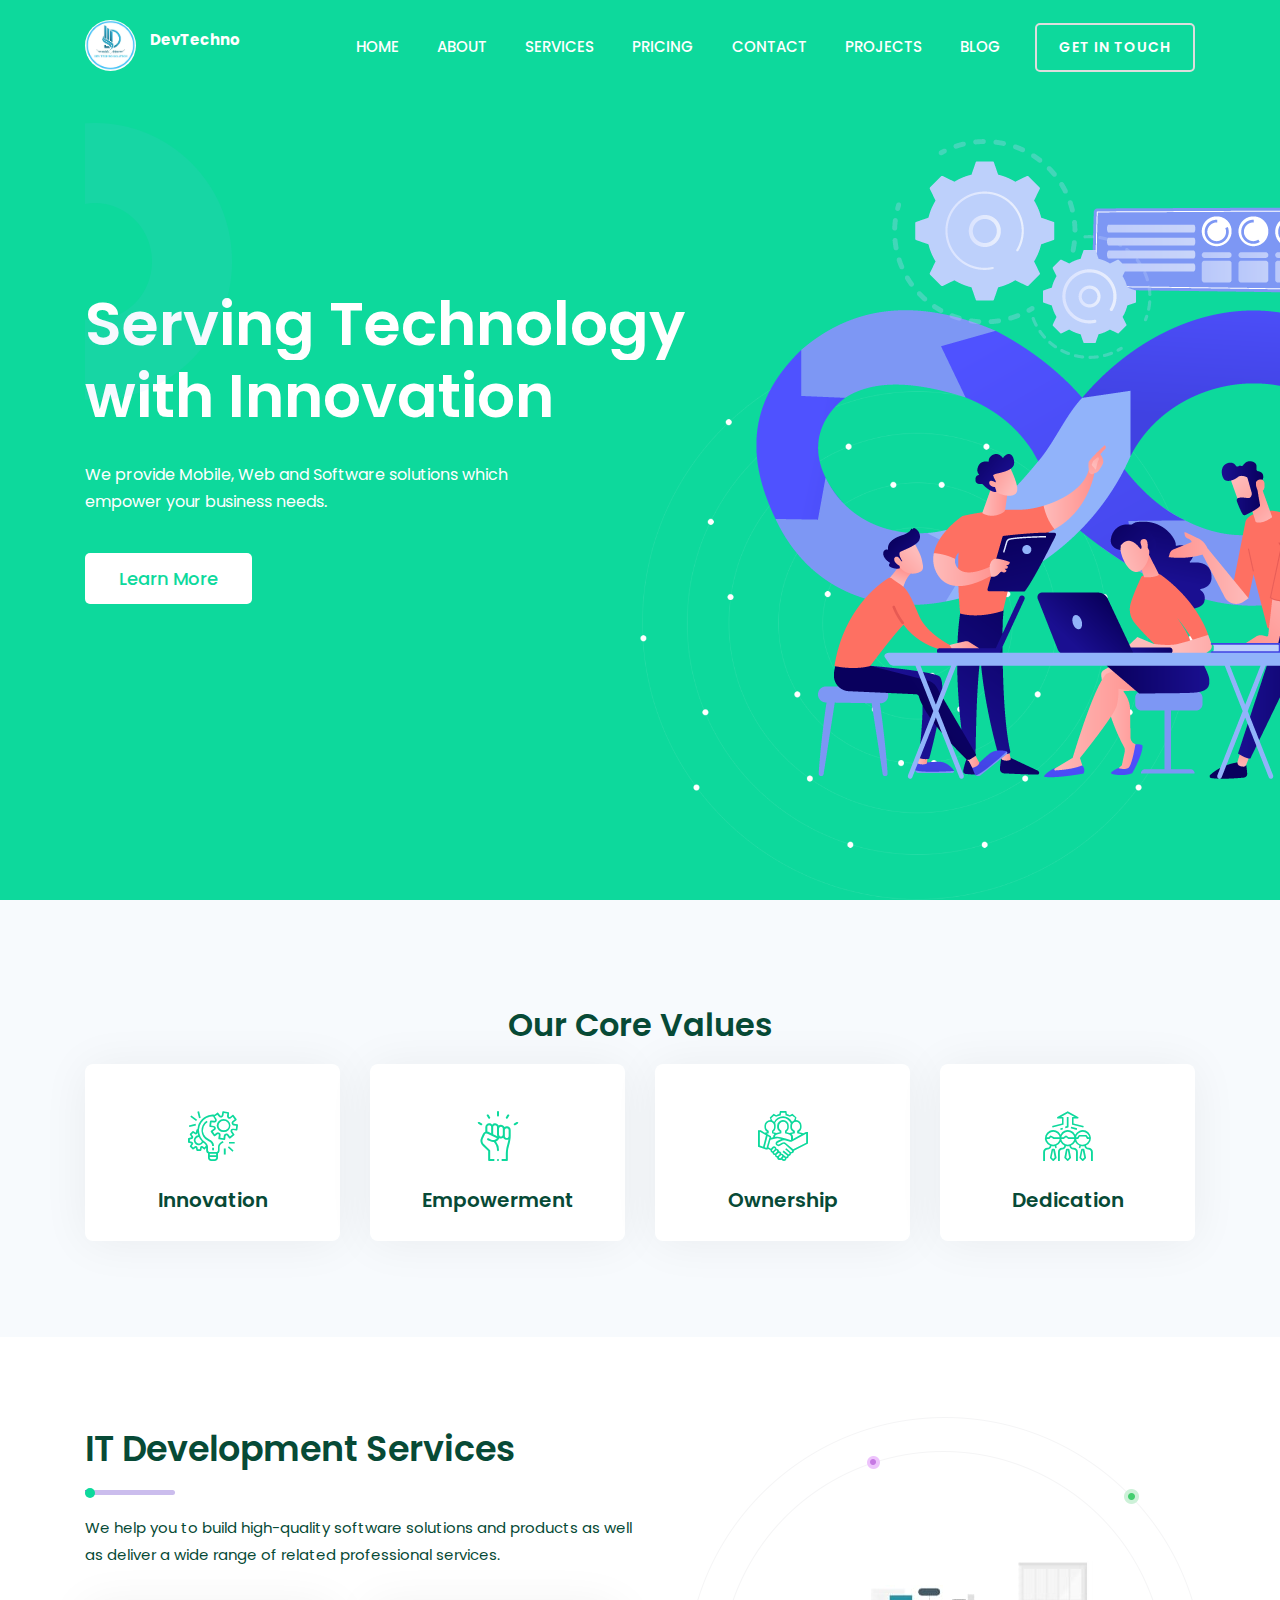
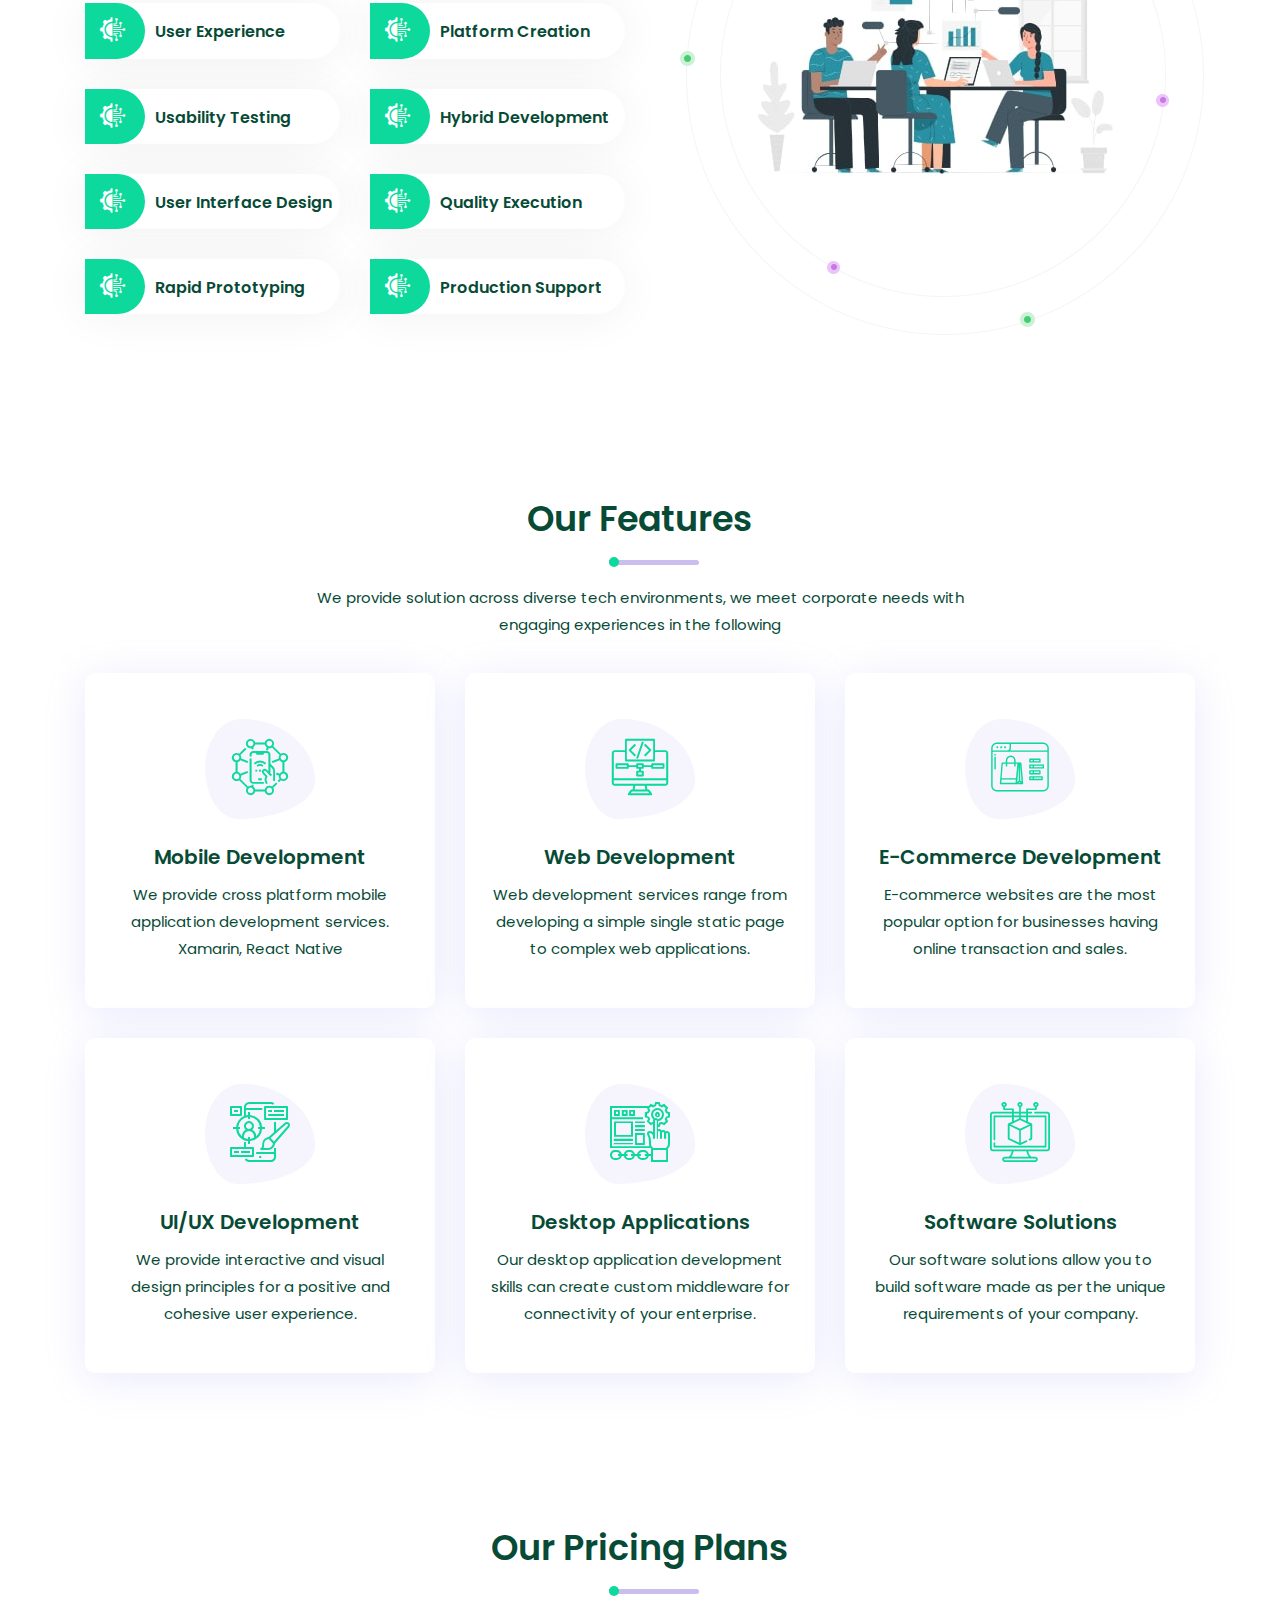
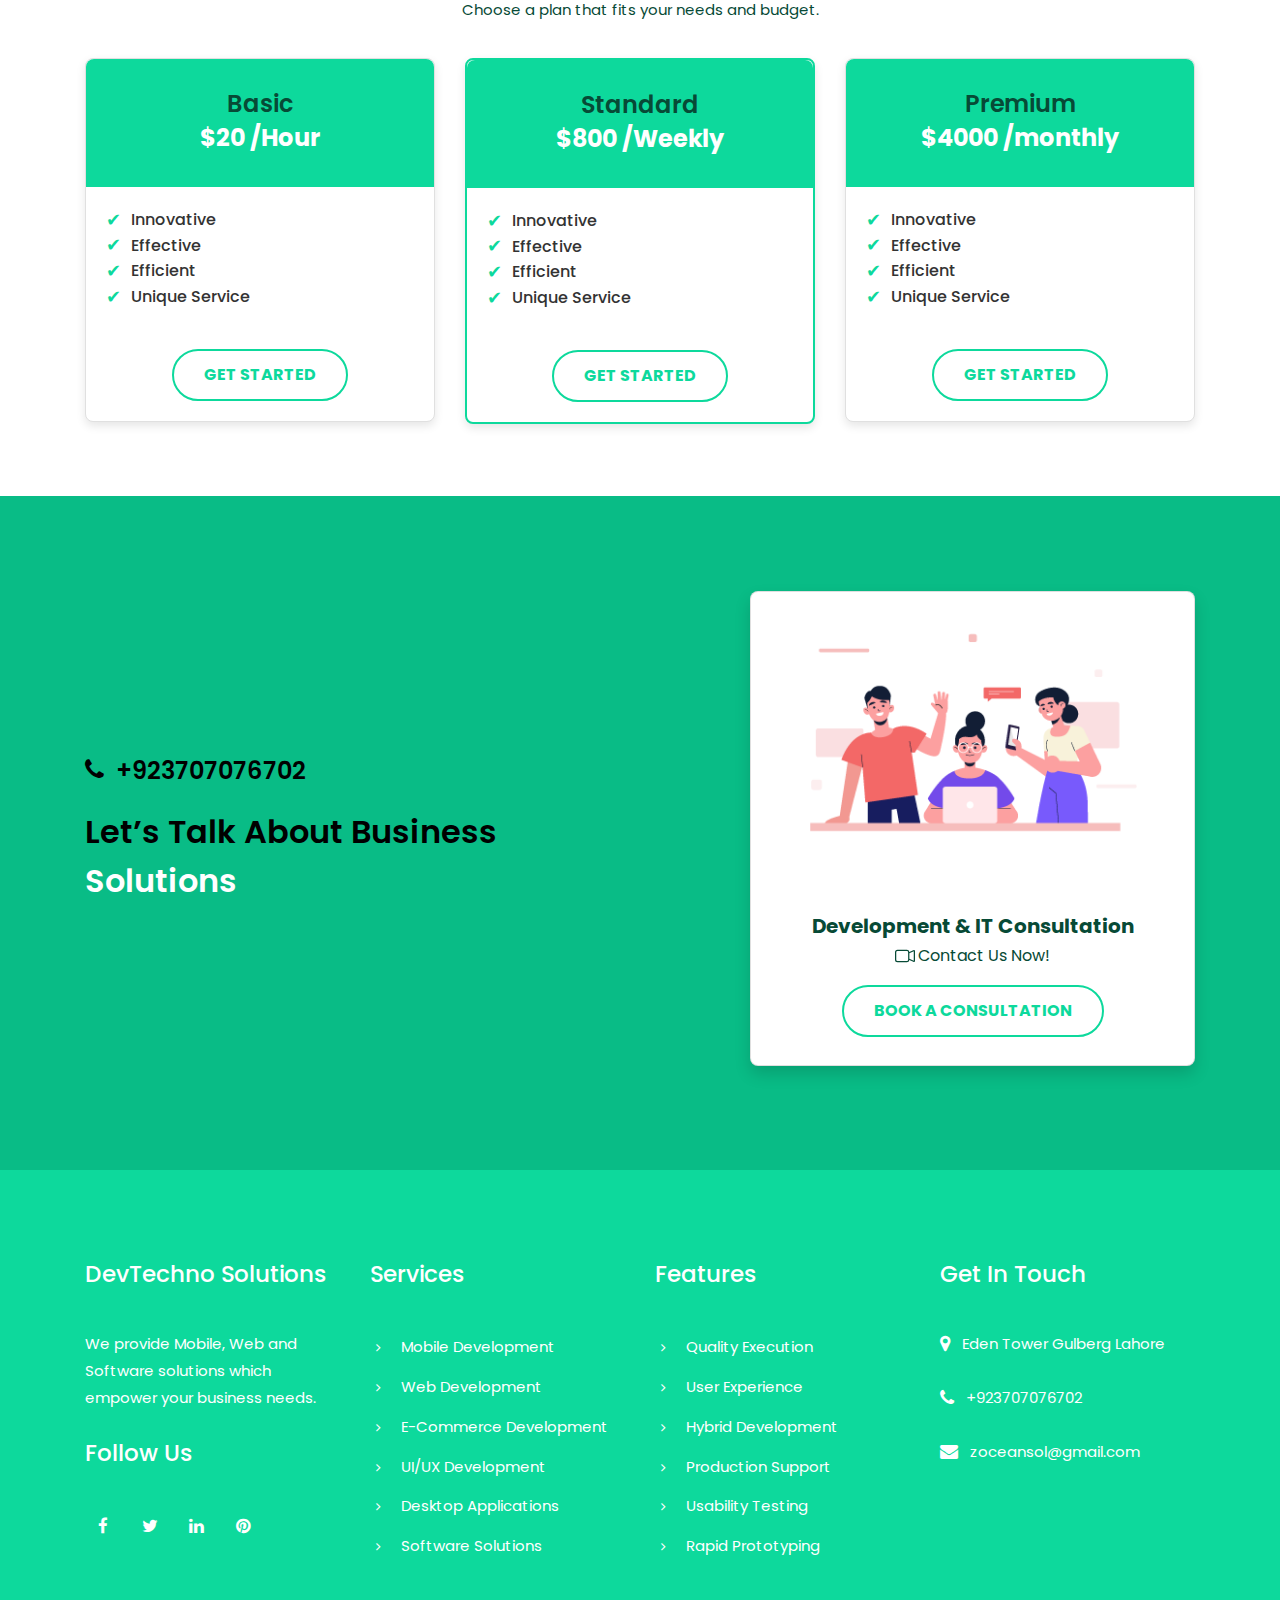
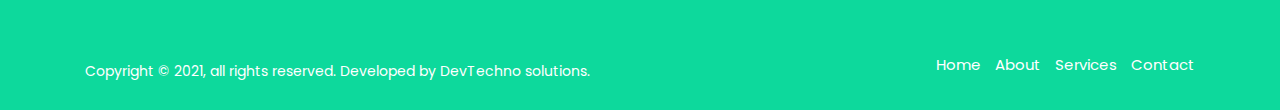
==== commit 4db9b356: "add" ====
--- a/index.html
+++ b/index.html
@@ -599,7 +599,7 @@
             </ul>
           </div>
           <div class="pricing_action text-center">
-            <a href="mailto:subhanshahzad77@gmail.com" class="btn btn-primary">Get Started</a>
+            <a href="mailto:zoceansol@gmail.com" class="btn btn-primary">Get Started</a>
           </div>
         </div>
       </div>
@@ -622,7 +622,7 @@
             </ul>
           </div>
           <div class="pricing_action text-center">
-            <a href="mailto:subhanshahzad77@gmail.com" class="btn btn-primary">Get Started</a>
+            <a href="mailto:zoceansol@gmail.com" class="btn btn-primary">Get Started</a>
           </div>
         </div>
       </div>
@@ -645,7 +645,7 @@
             </ul>
           </div>
           <div class="pricing_action text-center">
-            <a href="mailto:subhanshahzad77@gmail.com" class="btn btn-primary">Get Started</a>
+            <a href="mailto:zoceansol@gmail.com" class="btn btn-primary">Get Started</a>
           </div>
         </div>
       </div>
@@ -667,8 +667,8 @@
                 </div>
                 <div class="single_call_do_action_number">
                   <span>
-                    <a href="tel:+923124151045" style="color: black; text-decoration: none; font-weight: 600;">
-                      +923014836286
+                    <a href="tel:+923707076702" style="color: black; text-decoration: none; font-weight: 600;">
+                      +923707076702
                     </a>
                   </span>
                 </div>
@@ -695,9 +695,9 @@
                         <path fill-rule="evenodd" d="M0 5a2 2 0 0 1 2-2h7.5a2 2 0 0 1 1.983 1.738l3.11-1.382A1 1 0 0 1 16 4.269v7.462a1 1 0 0 1-1.406.913l-3.111-1.382A2 2 0 0 1 9.5 13H2a2 2 0 0 1-2-2zm11.5 5.175 3.5 1.556V4.269l-3.5 1.556zM2 4a1 1 0 0 0-1 1v6a1 1 0 0 0 1 1h7.5a1 1 0 0 0 1-1V5a1 1 0 0 0-1-1z" />
                       </svg>
                     </strong>
-                    $30 per 30 min Zoom meeting
+                    Contact Us Now!
                   </p>
-                  <a href="https://calendly.com/subhanshahzad77/30min" class="btn btn-primary call_do_action_button" target="_blank">
+                  <a href="mailto:zoceansolution@gmail.com" class="btn btn-primary call_do_action_button" target="_blank">
                     Book A Consultation
                   </a>
                   
@@ -946,7 +946,7 @@
                       <i class="fa fa-phone"></i>
                     </div>
                     <div class="footer-sociala-info">
-                      <a href="tel:+923124151045">+923014836286</a>
+                      <a href="tel:+923707076702">+923707076702</a>
                     </div>
                     <br />
                   </div>
@@ -955,8 +955,8 @@
                       <i class="fa fa-envelope"></i>
                     </div>
                     <div class="footer-sociala-info">
-                      <a href="mailto:info@devbasis.com"
-                        >info@devtechnosolutions.com</a
+                      <a href="mailto:zoceansol@gmail.com"
+                        >zoceansol@gmail.com</a
                       >
                     </div>
                   </div>
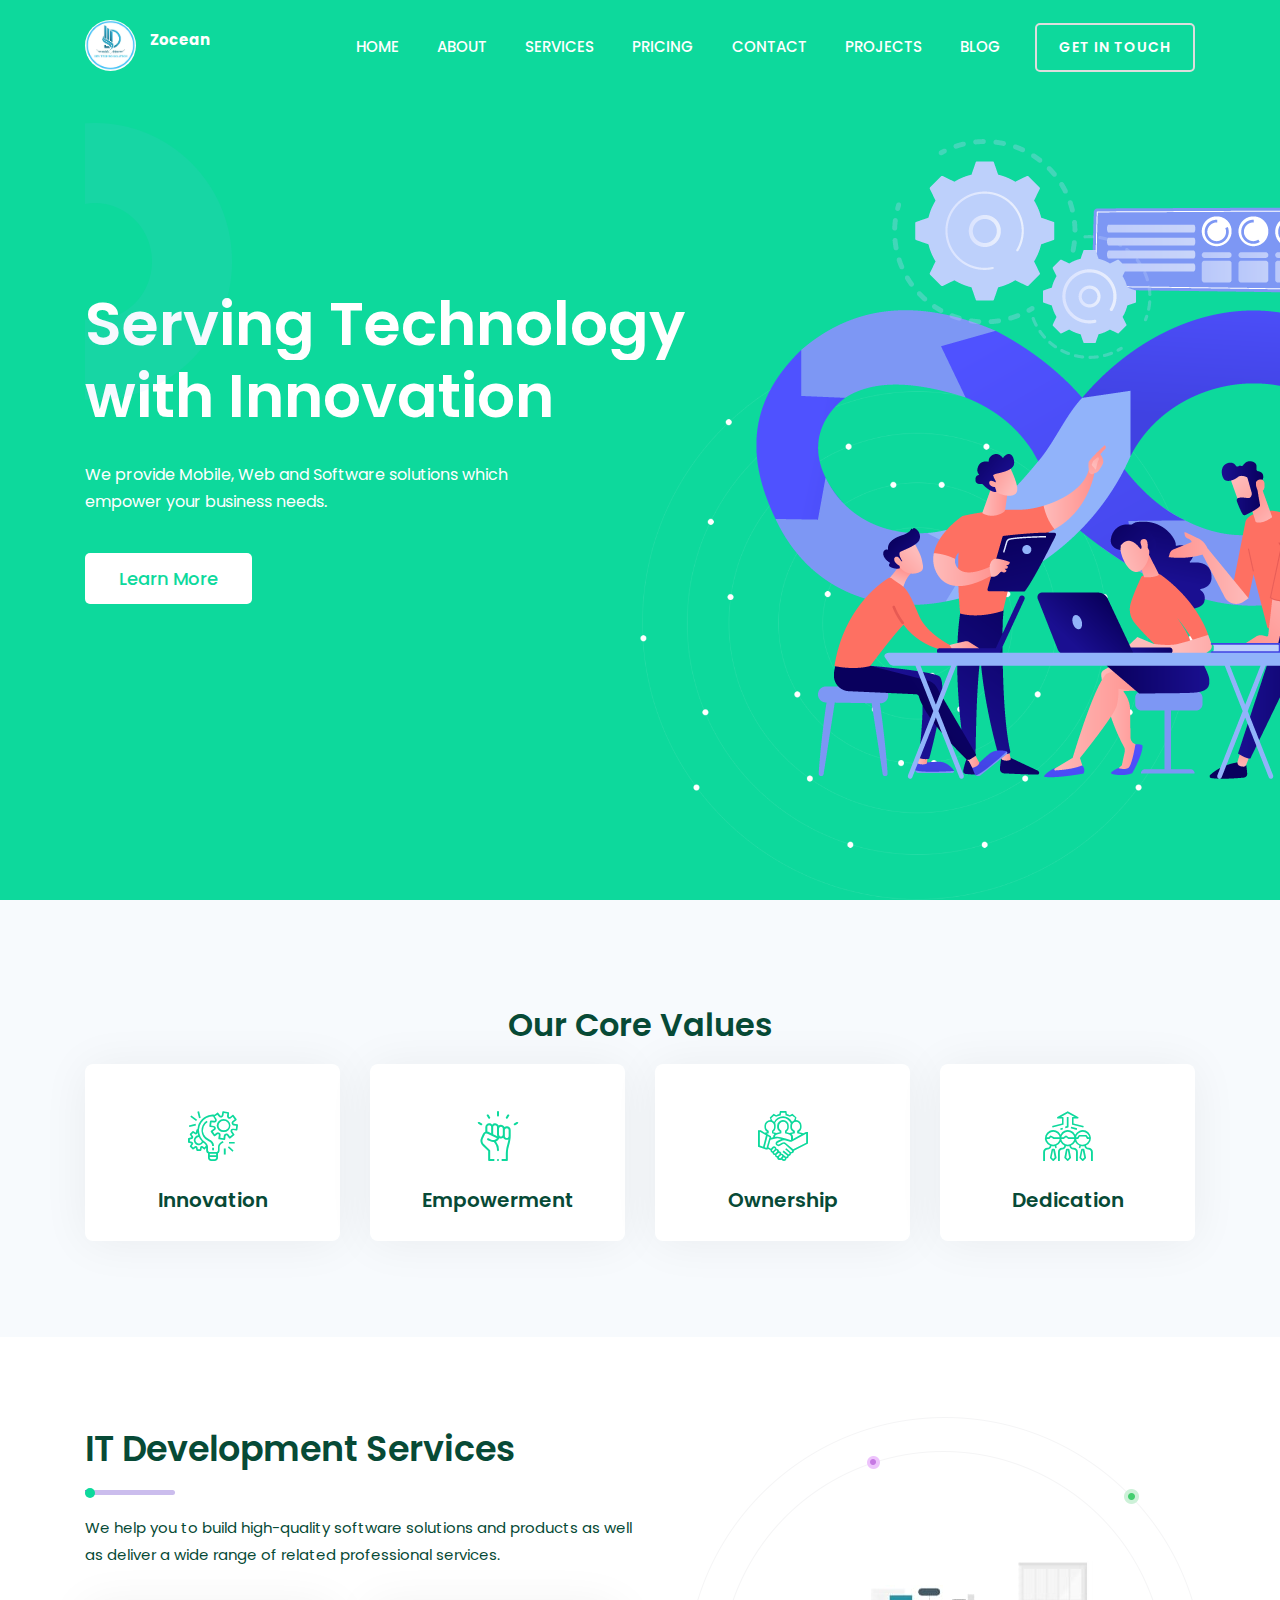
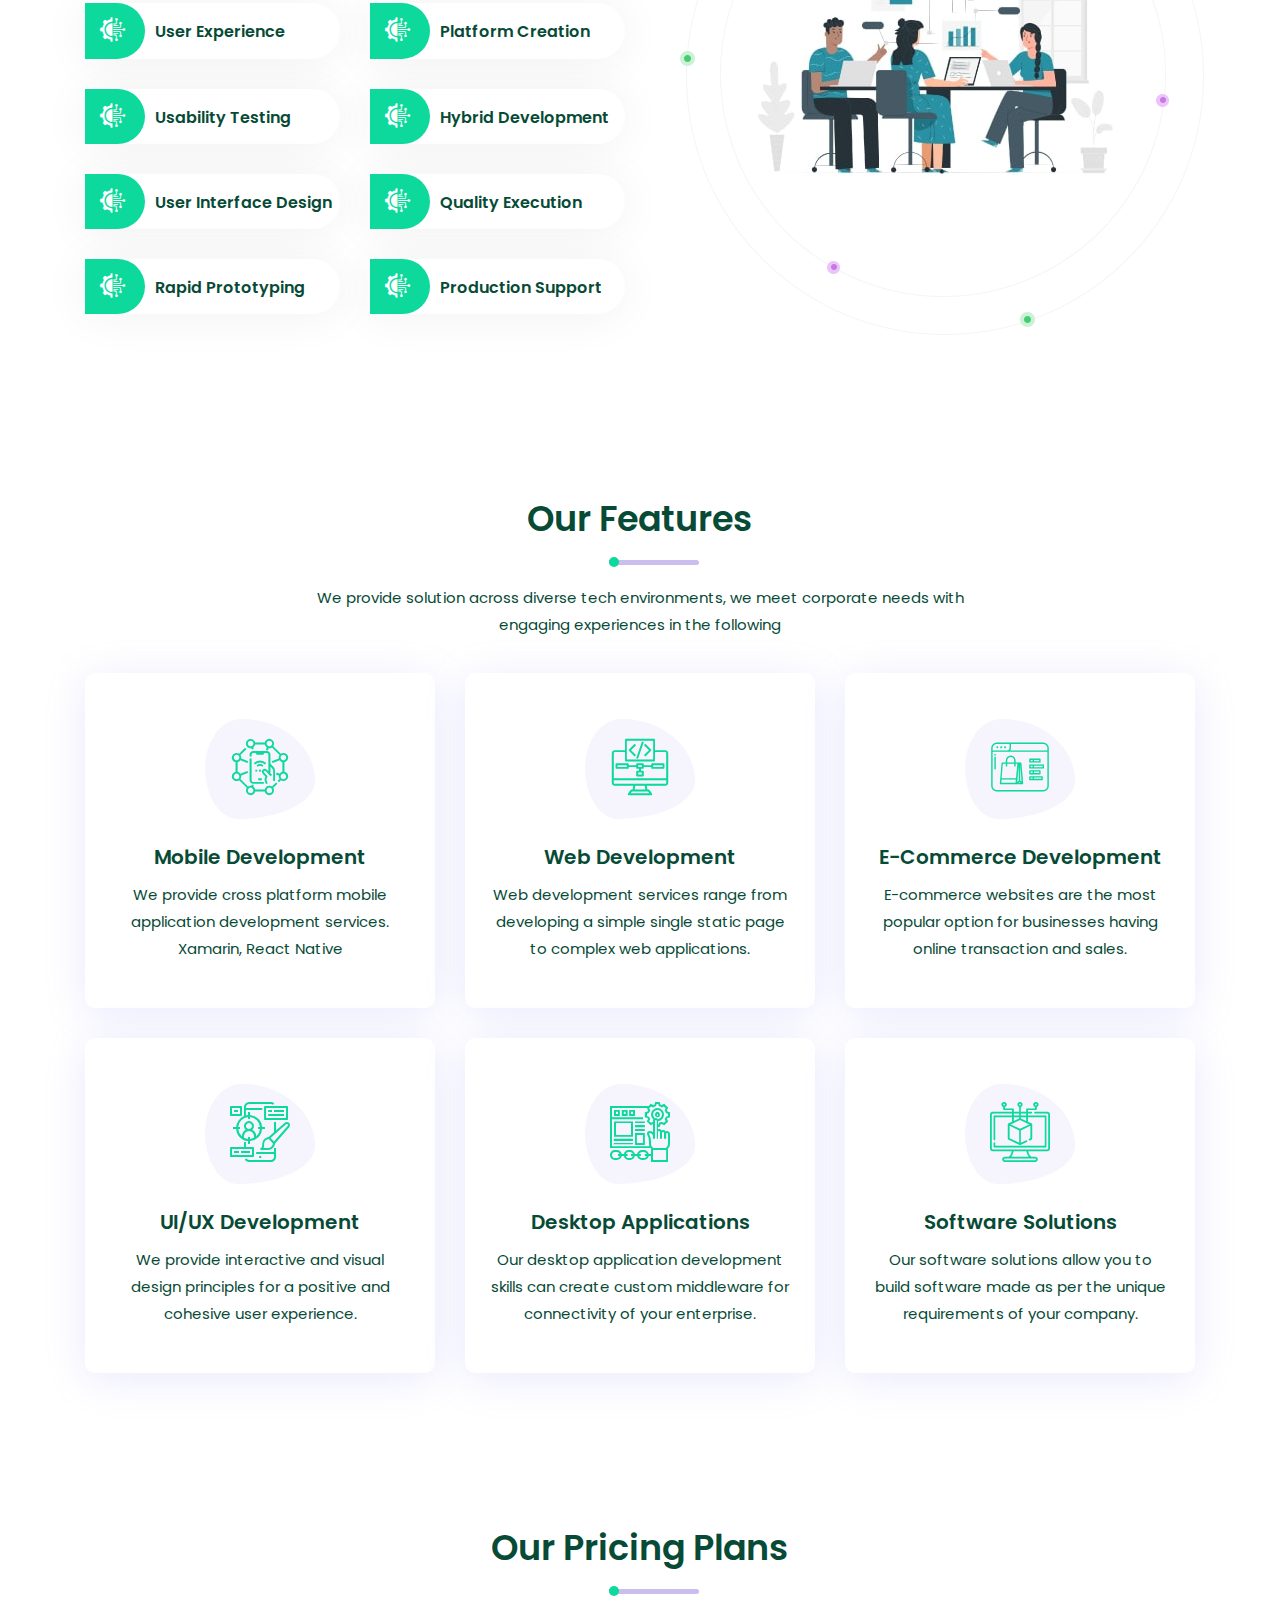
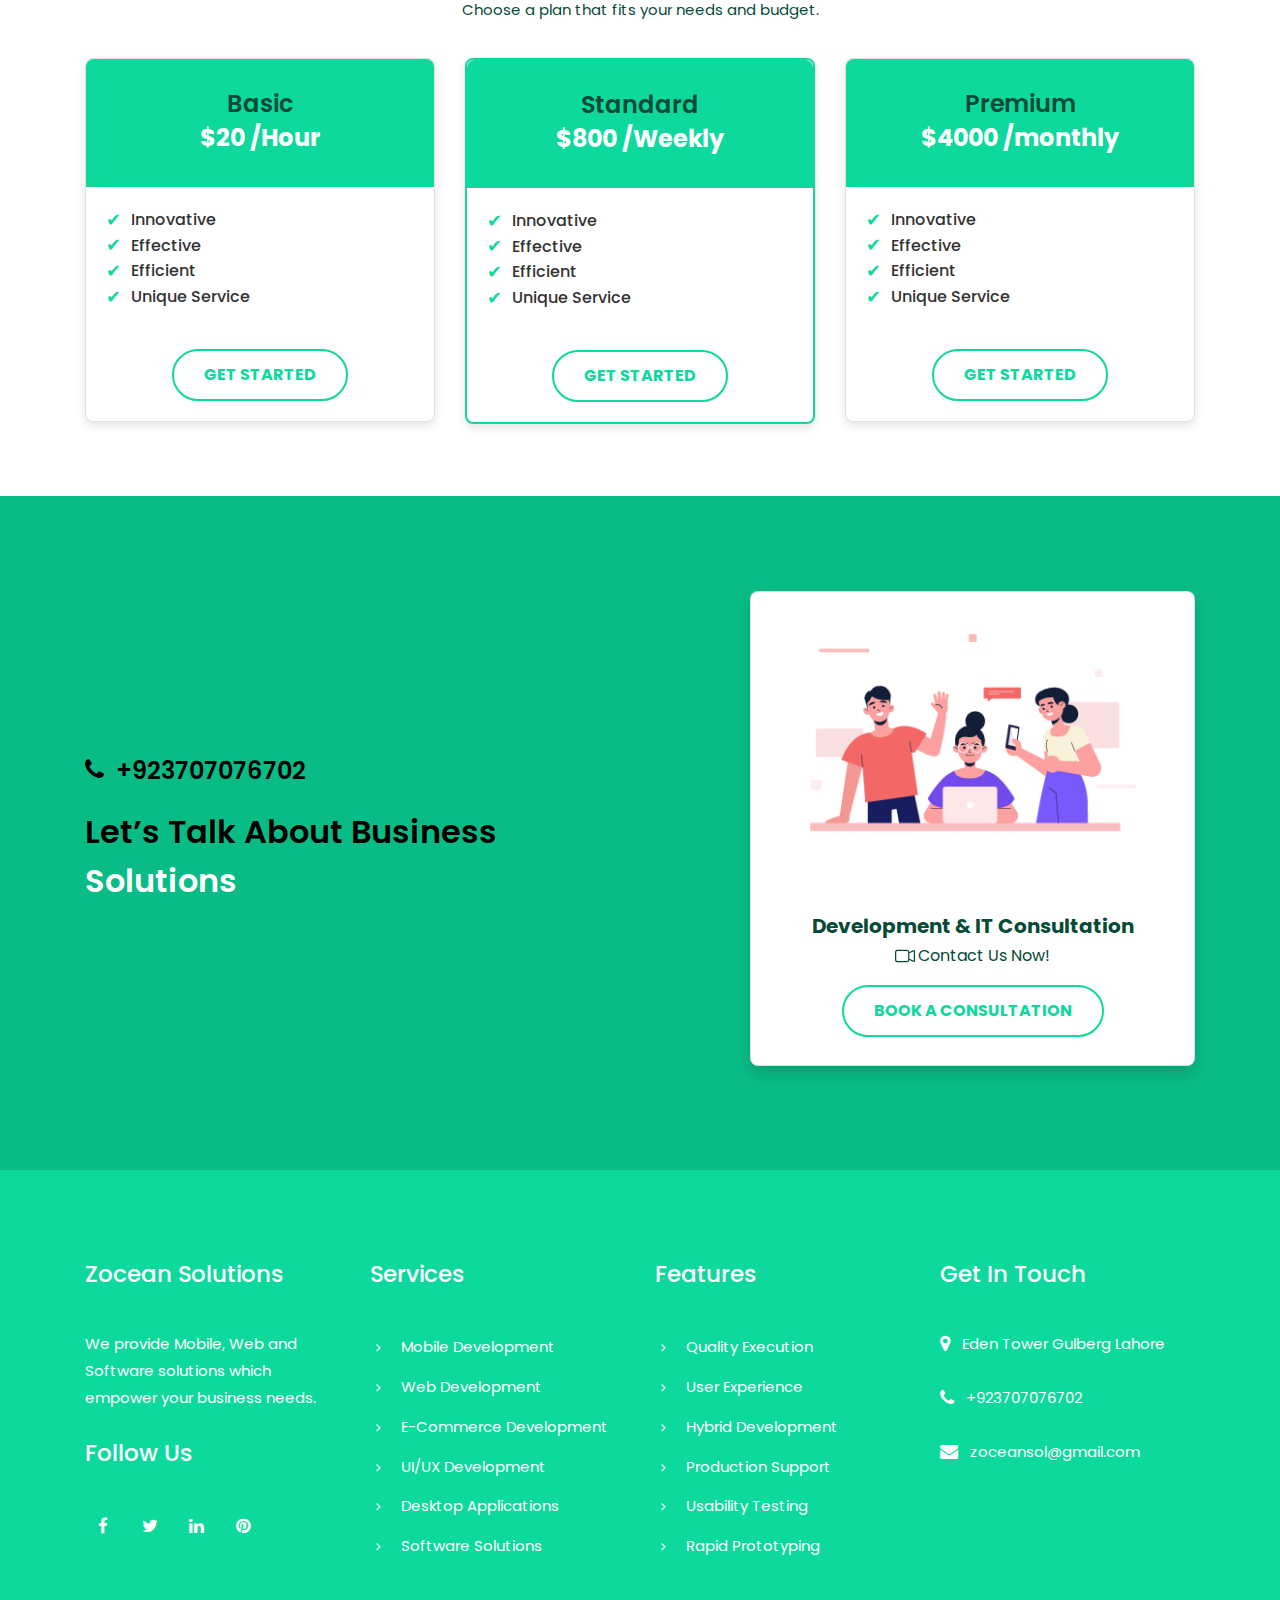
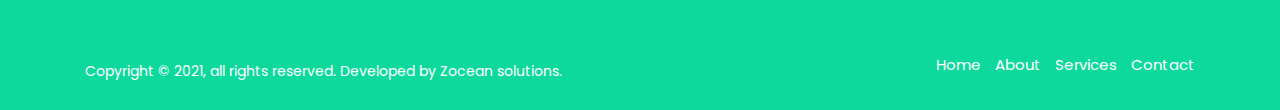
==== commit bd689330: "add" ====
--- a/index.html
+++ b/index.html
@@ -4,7 +4,7 @@
     <meta charset="UTF-8" />
     <meta http-equiv="x-ua-compatible" content="ie=edge" />
     <link rel="icon" href="assets/images/favicon.jpg" type="image/jpg" />
-    <title>DevTechno Solutions</title>
+    <title>Zocean Solutions</title>
     <meta name="description" content="" />
     <meta name="viewport" content="width=device-width, initial-scale=1" />
     <meta
@@ -114,7 +114,7 @@
               <a class="logo_img" href="index.html" title="cyber">
                 <img src="assets/images/logo.png" alt="" style="max-width: 32%;margin-top: 10px;border-radius: 50%;" />
                 <span style="color: white; font-weight: bold;margin-left: 10px;">
-                  DevTechno
+                  Zocean
                 </span>
               </a>
               
@@ -126,7 +126,7 @@
                 />
                 
                 <span style="color: #0DD99C; font-weight: bold;">
-                  DevTechno 
+                  Zocean 
                 </span>
               </a>
               
@@ -792,7 +792,7 @@
           <!--footer widget 1 -->
           <div class="col-md-6 col-lg-3 col-xs-12">
             <div class="widget widgets_company_info">
-              <h2 class="widget-title">DevTechno Solutions</h2>
+              <h2 class="widget-title">Zocean Solutions</h2>
               <div class="company_info_desc">
                 <p>
                   We provide Mobile, Web and Software solutions which empower
@@ -977,7 +977,7 @@
             <div class="copy-right-text">
               <!-- FOOTER COPYRIGHT TEXT -->
               <p>
-                Copyright © 2021, all rights reserved. Developed by DevTechno
+                Copyright © 2021, all rights reserved. Developed by Zocean
                 solutions.
               </p>
             </div>
